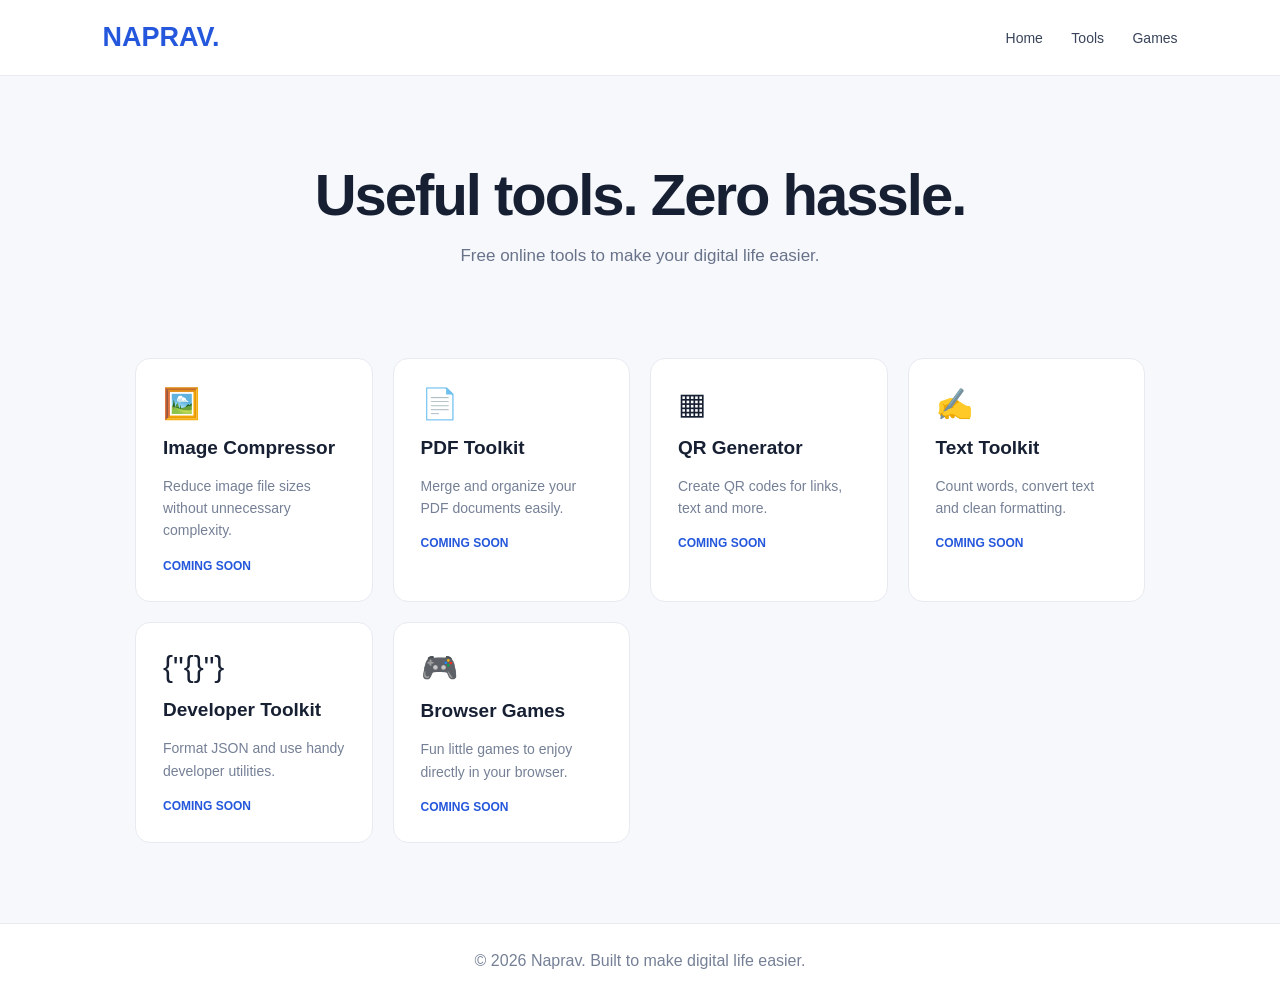
==== public/index.html @ 5b3dd261 "Create index.html Add initial Naprav homepage" ====
<!DOCTYPE html>
<html lang="en">
<head>
  <meta charset="UTF-8">
  <meta name="viewport" content="width=device-width, initial-scale=1.0">
  <meta name="description" content="Naprav brings you free online tools for images, PDFs, text and developers.">
  <title>Naprav – Free Online Tools</title>
  <style>
    * { box-sizing: border-box; }
    body {
      margin: 0;
      font-family: Arial, sans-serif;
      background: #f7f8fc;
      color: #172033;
    }
    header {
      padding: 22px 8%;
      display: flex;
      justify-content: space-between;
      align-items: center;
      background: white;
      border-bottom: 1px solid #e8eaf0;
    }
    .logo { font-size: 27px; font-weight: 800; color: #2457db; }
    nav a {
      margin-left: 24px;
      text-decoration: none;
      color: #39445a;
      font-size: 14px;
    }
    .hero {
      text-align: center;
      padding: 85px 20px 55px;
    }
    .hero h1 {
      font-size: clamp(36px, 6vw, 58px);
      margin: 0 0 18px;
      letter-spacing: -2px;
    }
    .hero p { color: #68738a; font-size: 17px; }
    .tools {
      max-width: 1050px;
      margin: 20px auto 80px;
      padding: 0 20px;
      display: grid;
      grid-template-columns: repeat(auto-fit, minmax(220px, 1fr));
      gap: 20px;
    }
    .tool {
      background: white;
      padding: 27px;
      border: 1px solid #e7eaf1;
      border-radius: 15px;
    }
    .tool .icon { font-size: 30px; }
    .tool h2 { font-size: 19px; }
    .tool p { color: #758096; font-size: 14px; line-height: 1.6; }
    .status { color: #2457db; font-size: 12px; font-weight: bold; }
    footer {
      padding: 28px;
      text-align: center;
      color: #758096;
      background: white;
      border-top: 1px solid #e8eaf0;
    }
    @media(max-width: 600px) {
      header { padding: 18px 5%; }
      nav a { margin-left: 12px; }
      .hero { padding-top: 60px; }
    }
  </style>
</head>
<body>
  <header>
    <div class="logo">NAPRAV.</div>
    <nav>
      <a href="/">Home</a>
      <a href="#tools">Tools</a>
      <a href="#games">Games</a>
    </nav>
  </header>

  <section class="hero">
    <h1>Useful tools. Zero hassle.</h1>
    <p>Free online tools to make your digital life easier.</p>
  </section>

  <main class="tools" id="tools">
    <article class="tool">
      <div class="icon">🖼️</div>
      <h2>Image Compressor</h2>
      <p>Reduce image file sizes without unnecessary complexity.</p>
      <span class="status">COMING SOON</span>
    </article>
    <article class="tool">
      <div class="icon">📄</div>
      <h2>PDF Toolkit</h2>
      <p>Merge and organize your PDF documents easily.</p>
      <span class="status">COMING SOON</span>
    </article>
    <article class="tool">
      <div class="icon">▦</div>
      <h2>QR Generator</h2>
      <p>Create QR codes for links, text and more.</p>
      <span class="status">COMING SOON</span>
    </article>
    <article class="tool">
      <div class="icon">✍️</div>
      <h2>Text Toolkit</h2>
      <p>Count words, convert text and clean formatting.</p>
      <span class="status">COMING SOON</span>
    </article>
    <article class="tool">
      <div class="icon">{"{}"}</div>
      <h2>Developer Toolkit</h2>
      <p>Format JSON and use handy developer utilities.</p>
      <span class="status">COMING SOON</span>
    </article>
    <article class="tool" id="games">
      <div class="icon">🎮</div>
      <h2>Browser Games</h2>
      <p>Fun little games to enjoy directly in your browser.</p>
      <span class="status">COMING SOON</span>
    </article>
  </main>

  <footer>© 2026 Naprav. Built to make digital life easier.</footer>
</body>
</html>
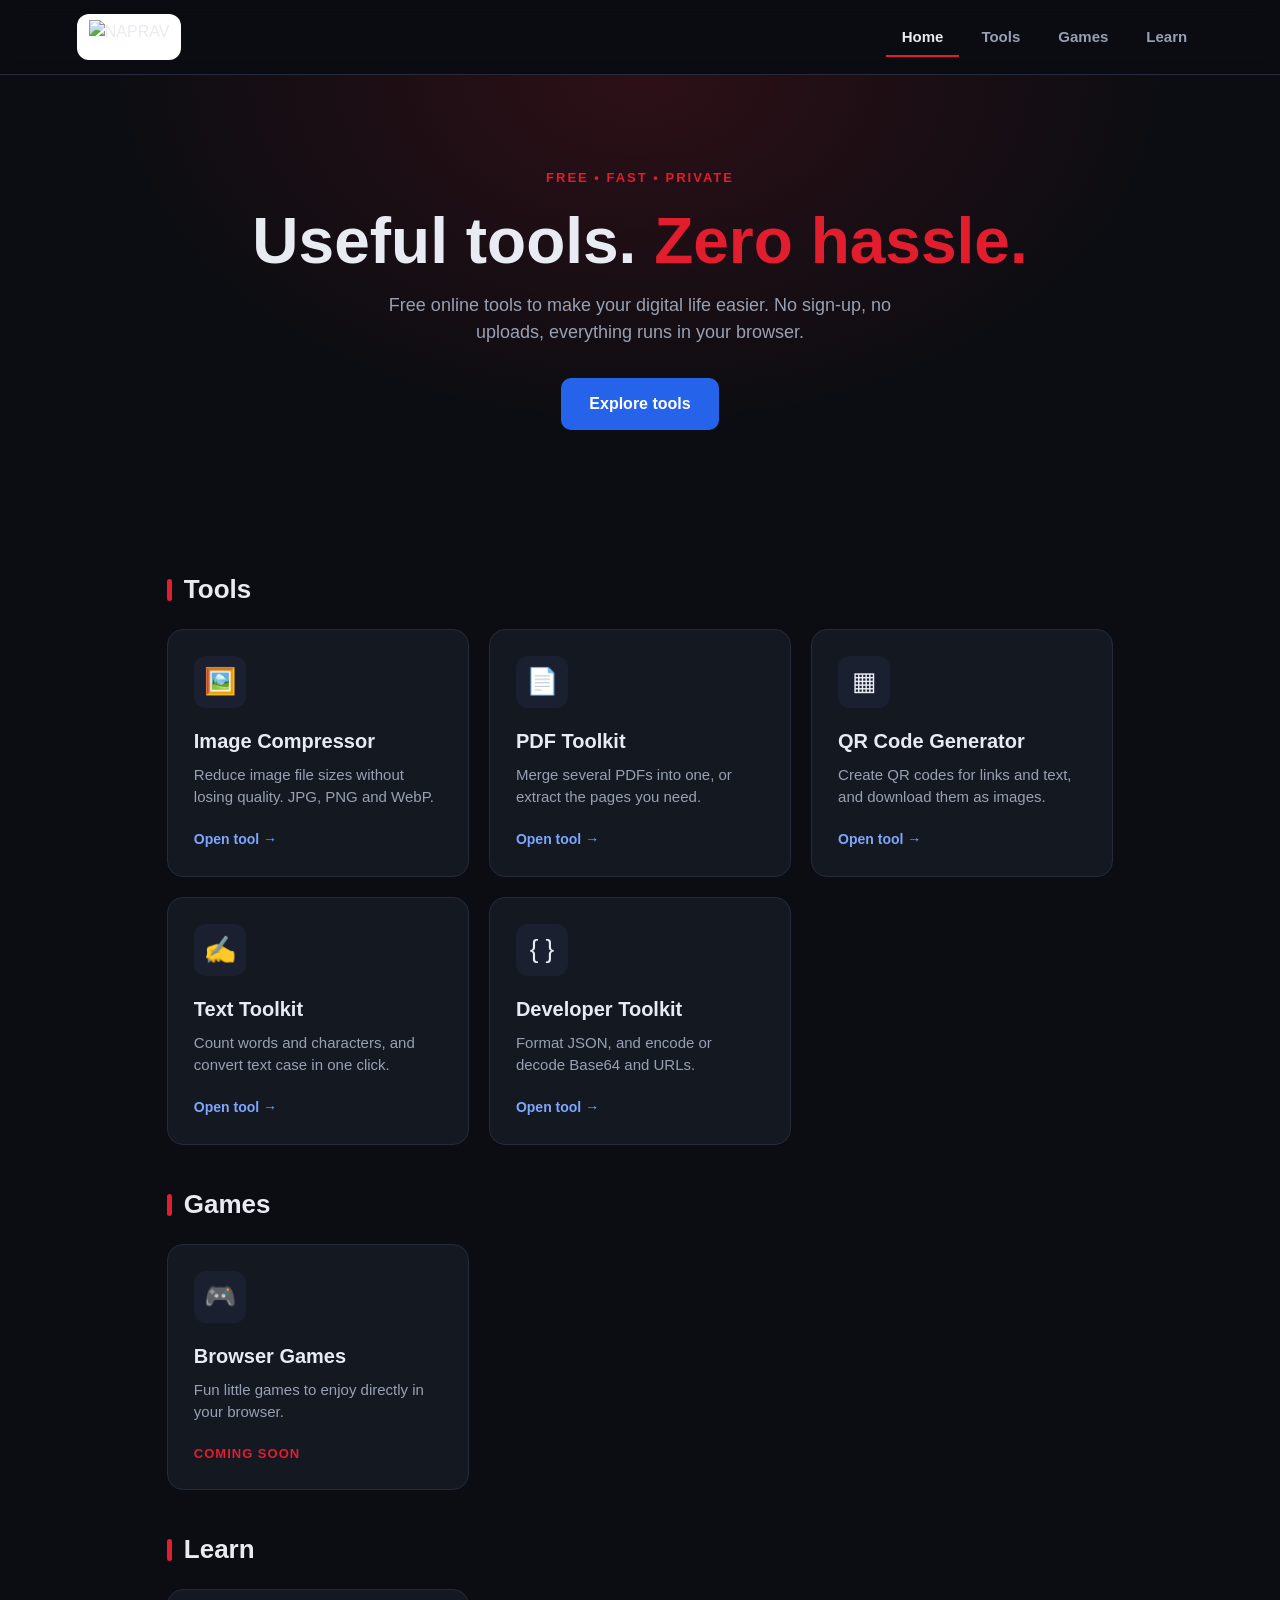
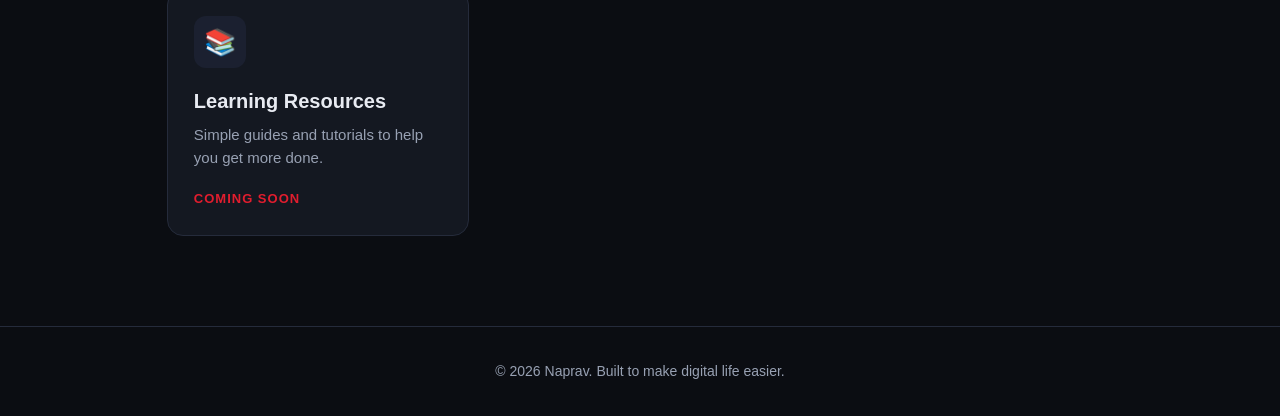
==== commit 538f617d: "New dark homepage" ====
--- a/public/index.html
+++ b/public/index.html
@@ -1,130 +1,238 @@
-
 <!DOCTYPE html>
 <html lang="en">
 <head>
-  <meta charset="UTF-8">
-  <meta name="viewport" content="width=device-width, initial-scale=1.0">
-  <meta name="description" content="Naprav brings you free online tools for images, PDFs, text and developers.">
-  <title>Naprav – Free Online Tools</title>
-  <style>
-    * { box-sizing: border-box; }
-    body {
-      margin: 0;
-      font-family: Arial, sans-serif;
-      background: #f7f8fc;
-      color: #172033;
-    }
-    header {
-      padding: 22px 8%;
-      display: flex;
-      justify-content: space-between;
-      align-items: center;
-      background: white;
-      border-bottom: 1px solid #e8eaf0;
-    }
-    .logo { font-size: 27px; font-weight: 800; color: #2457db; }
-    nav a {
-      margin-left: 24px;
-      text-decoration: none;
-      color: #39445a;
-      font-size: 14px;
-    }
-    .hero {
-      text-align: center;
-      padding: 85px 20px 55px;
-    }
-    .hero h1 {
-      font-size: clamp(36px, 6vw, 58px);
-      margin: 0 0 18px;
-      letter-spacing: -2px;
-    }
-    .hero p { color: #68738a; font-size: 17px; }
-    .tools {
-      max-width: 1050px;
-      margin: 20px auto 80px;
-      padding: 0 20px;
-      display: grid;
-      grid-template-columns: repeat(auto-fit, minmax(220px, 1fr));
-      gap: 20px;
-    }
-    .tool {
-      background: white;
-      padding: 27px;
-      border: 1px solid #e7eaf1;
-      border-radius: 15px;
-    }
-    .tool .icon { font-size: 30px; }
-    .tool h2 { font-size: 19px; }
-    .tool p { color: #758096; font-size: 14px; line-height: 1.6; }
-    .status { color: #2457db; font-size: 12px; font-weight: bold; }
-    footer {
-      padding: 28px;
-      text-align: center;
-      color: #758096;
-      background: white;
-      border-top: 1px solid #e8eaf0;
-    }
-    @media(max-width: 600px) {
-      header { padding: 18px 5%; }
-      nav a { margin-left: 12px; }
-      .hero { padding-top: 60px; }
-    }
-  </style>
+<meta charset="UTF-8">
+<meta name="viewport" content="width=device-width, initial-scale=1.0">
+<meta name="description" content="NAPRAV offers free online tools, browser games and learning resources. Useful tools. Zero hassle.">
+<meta name="theme-color" content="#0b0d12">
+<title>NAPRAV - Useful tools. Zero hassle.</title>
+<style>
+:root {
+  --bg: #0b0d12;
+  --surface: #141821;
+  --surface-2: #1b2030;
+  --border: #252b3b;
+  --text: #e8ebf2;
+  --muted: #98a1b3;
+  --red: #e11d2e;
+  --blue: #2563eb;
+  --blue-hover: #3b74f0;
+}
+* { box-sizing: border-box; }
+html { scroll-behavior: smooth; }
+body {
+  margin: 0;
+  font-family: Arial, Helvetica, sans-serif;
+  background: var(--bg);
+  color: var(--text);
+  line-height: 1.5;
+}
+a { color: inherit; text-decoration: none; }
+
+.site-header {
+  position: sticky;
+  top: 0;
+  z-index: 10;
+  display: flex;
+  align-items: center;
+  justify-content: space-between;
+  gap: 20px;
+  padding: 14px 6%;
+  background: rgba(11, 13, 18, 0.92);
+  backdrop-filter: blur(8px);
+  border-bottom: 1px solid var(--border);
+}
+.brand { display: flex; align-items: center; }
+.badge {
+  background: #ffffff;
+  border-radius: 12px;
+  padding: 6px 12px;
+  display: flex;
+  align-items: center;
+}
+.badge img { height: 34px; width: auto; display: block; }
+nav { display: flex; gap: 6px; flex-wrap: wrap; }
+nav a {
+  padding: 9px 16px;
+  border-radius: 8px;
+  color: var(--muted);
+  font-weight: bold;
+  font-size: 15px;
+  transition: background 0.15s, color 0.15s;
+}
+nav a:hover { background: var(--surface-2); color: var(--text); }
+nav a.active { color: var(--text); box-shadow: inset 0 -2px 0 var(--red); border-radius: 0; }
+
+.hero {
+  text-align: center;
+  padding: 90px 6% 70px;
+  background: radial-gradient(ellipse at top, rgba(225, 29, 46, 0.16), transparent 60%);
+}
+.hero .tag {
+  display: inline-block;
+  color: var(--red);
+  font-size: 13px;
+  font-weight: bold;
+  letter-spacing: 2px;
+  text-transform: uppercase;
+  margin-bottom: 18px;
+}
+.hero h1 {
+  font-size: clamp(34px, 6vw, 64px);
+  margin: 0 0 16px;
+  line-height: 1.1;
+}
+.hero h1 span { color: var(--red); }
+.hero p {
+  color: var(--muted);
+  font-size: 18px;
+  max-width: 560px;
+  margin: 0 auto 32px;
+}
+.btn {
+  display: inline-block;
+  background: var(--blue);
+  color: #fff;
+  padding: 14px 28px;
+  border-radius: 10px;
+  font-weight: bold;
+  transition: background 0.15s;
+}
+.btn:hover { background: var(--blue-hover); }
+
+.wrap { max-width: 1100px; margin: 0 auto; padding: 30px 6% 20px; }
+.wrap h2 { font-size: 26px; margin: 40px 0 20px; }
+.wrap h2::before {
+  content: "";
+  display: inline-block;
+  width: 5px;
+  height: 22px;
+  background: var(--red);
+  border-radius: 3px;
+  margin-right: 12px;
+  vertical-align: -3px;
+}
+.grid {
+  display: grid;
+  grid-template-columns: repeat(auto-fill, minmax(240px, 1fr));
+  gap: 20px;
+}
+.card {
+  display: flex;
+  flex-direction: column;
+  background: var(--surface);
+  border: 1px solid var(--border);
+  border-radius: 16px;
+  padding: 26px;
+  transition: transform 0.15s, border-color 0.15s;
+}
+.card:hover { transform: translateY(-4px); border-color: var(--red); }
+.card .icon {
+  width: 52px;
+  height: 52px;
+  display: flex;
+  align-items: center;
+  justify-content: center;
+  background: var(--surface-2);
+  border-radius: 12px;
+  font-size: 26px;
+  margin-bottom: 18px;
+}
+.card h3 { margin: 0 0 8px; font-size: 20px; }
+.card p { margin: 0 0 20px; color: var(--muted); font-size: 15px; flex: 1; }
+.card .open { color: #7da6ff; font-weight: bold; font-size: 14px; }
+.card .soon { color: var(--red); font-weight: bold; font-size: 13px; letter-spacing: 1px; text-transform: uppercase; }
+
+footer {
+  margin-top: 70px;
+  text-align: center;
+  padding: 34px 6%;
+  color: var(--muted);
+  font-size: 14px;
+  border-top: 1px solid var(--border);
+}
+
+@media (max-width: 640px) {
+  .site-header { flex-direction: column; align-items: flex-start; }
+  .hero { padding: 60px 6% 50px; }
+}
+</style>
 </head>
 <body>
-  <header>
-    <div class="logo">NAPRAV.</div>
-    <nav>
-      <a href="/">Home</a>
-      <a href="#tools">Tools</a>
-      <a href="#games">Games</a>
-    </nav>
-  </header>
-
-  <section class="hero">
-    <h1>Useful tools. Zero hassle.</h1>
-    <p>Free online tools to make your digital life easier.</p>
-  </section>
-
-  <main class="tools" id="tools">
-    <article class="tool">
+<header class="site-header">
+  <a class="brand" href="/" aria-label="NAPRAV home">
+    <span class="badge"><img src="/logo.png" alt="NAPRAV"></span>
+  </a>
+  <nav>
+    <a class="active" href="/">Home</a>
+    <a href="/#tools">Tools</a>
+    <a href="/games/">Games</a>
+    <a href="/learn/">Learn</a>
+  </nav>
+</header>
+
+<section class="hero">
+  <span class="tag">Free &bull; Fast &bull; Private</span>
+  <h1>Useful tools. <span>Zero hassle.</span></h1>
+  <p>Free online tools to make your digital life easier. No sign-up, no uploads, everything runs in your browser.</p>
+  <a class="btn" href="#tools">Explore tools</a>
+</section>
+<main class="wrap" id="tools">
+  <h2>Tools</h2>
+  <div class="grid">
+    <a class="card" href="/tools/image-compressor/">
       <div class="icon">🖼️</div>
-      <h2>Image Compressor</h2>
-      <p>Reduce image file sizes without unnecessary complexity.</p>
-      <span class="status">COMING SOON</span>
-    </article>
-    <article class="tool">
+      <h3>Image Compressor</h3>
+      <p>Reduce image file sizes without losing quality. JPG, PNG and WebP.</p>
+      <span class="open">Open tool &rarr;</span>
+    </a>
+    <a class="card" href="/tools/pdf-toolkit/">
       <div class="icon">📄</div>
-      <h2>PDF Toolkit</h2>
-      <p>Merge and organize your PDF documents easily.</p>
-      <span class="status">COMING SOON</span>
-    </article>
-    <article class="tool">
+      <h3>PDF Toolkit</h3>
+      <p>Merge several PDFs into one, or extract the pages you need.</p>
+      <span class="open">Open tool &rarr;</span>
+    </a>
+    <a class="card" href="/tools/qr-code-generator/">
       <div class="icon">▦</div>
-      <h2>QR Generator</h2>
-      <p>Create QR codes for links, text and more.</p>
-      <span class="status">COMING SOON</span>
-    </article>
-    <article class="tool">
+      <h3>QR Code Generator</h3>
+      <p>Create QR codes for links and text, and download them as images.</p>
+      <span class="open">Open tool &rarr;</span>
+    </a>
+    <a class="card" href="/tools/text-toolkit/">
       <div class="icon">✍️</div>
-      <h2>Text Toolkit</h2>
-      <p>Count words, convert text and clean formatting.</p>
-      <span class="status">COMING SOON</span>
-    </article>
-    <article class="tool">
-      <div class="icon">{"{}"}</div>
-      <h2>Developer Toolkit</h2>
-      <p>Format JSON and use handy developer utilities.</p>
-      <span class="status">COMING SOON</span>
-    </article>
-    <article class="tool" id="games">
+      <h3>Text Toolkit</h3>
+      <p>Count words and characters, and convert text case in one click.</p>
+      <span class="open">Open tool &rarr;</span>
+    </a>
+    <a class="card" href="/tools/developer-toolkit/">
+      <div class="icon">{ }</div>
+      <h3>Developer Toolkit</h3>
+      <p>Format JSON, and encode or decode Base64 and URLs.</p>
+      <span class="open">Open tool &rarr;</span>
+    </a>
+  </div>
+
+  <h2>Games</h2>
+  <div class="grid">
+    <a class="card" href="/games/">
       <div class="icon">🎮</div>
-      <h2>Browser Games</h2>
+      <h3>Browser Games</h3>
       <p>Fun little games to enjoy directly in your browser.</p>
-      <span class="status">COMING SOON</span>
-    </article>
-  </main>
-
-  <footer>© 2026 Naprav. Built to make digital life easier.</footer>
+      <span class="soon">Coming soon</span>
+    </a>
+  </div>
+
+  <h2>Learn</h2>
+  <div class="grid">
+    <a class="card" href="/learn/">
+      <div class="icon">📚</div>
+      <h3>Learning Resources</h3>
+      <p>Simple guides and tutorials to help you get more done.</p>
+      <span class="soon">Coming soon</span>
+    </a>
+  </div>
+</main>
+
+<footer>© 2026 Naprav. Built to make digital life easier.</footer>
 </body>
 </html>
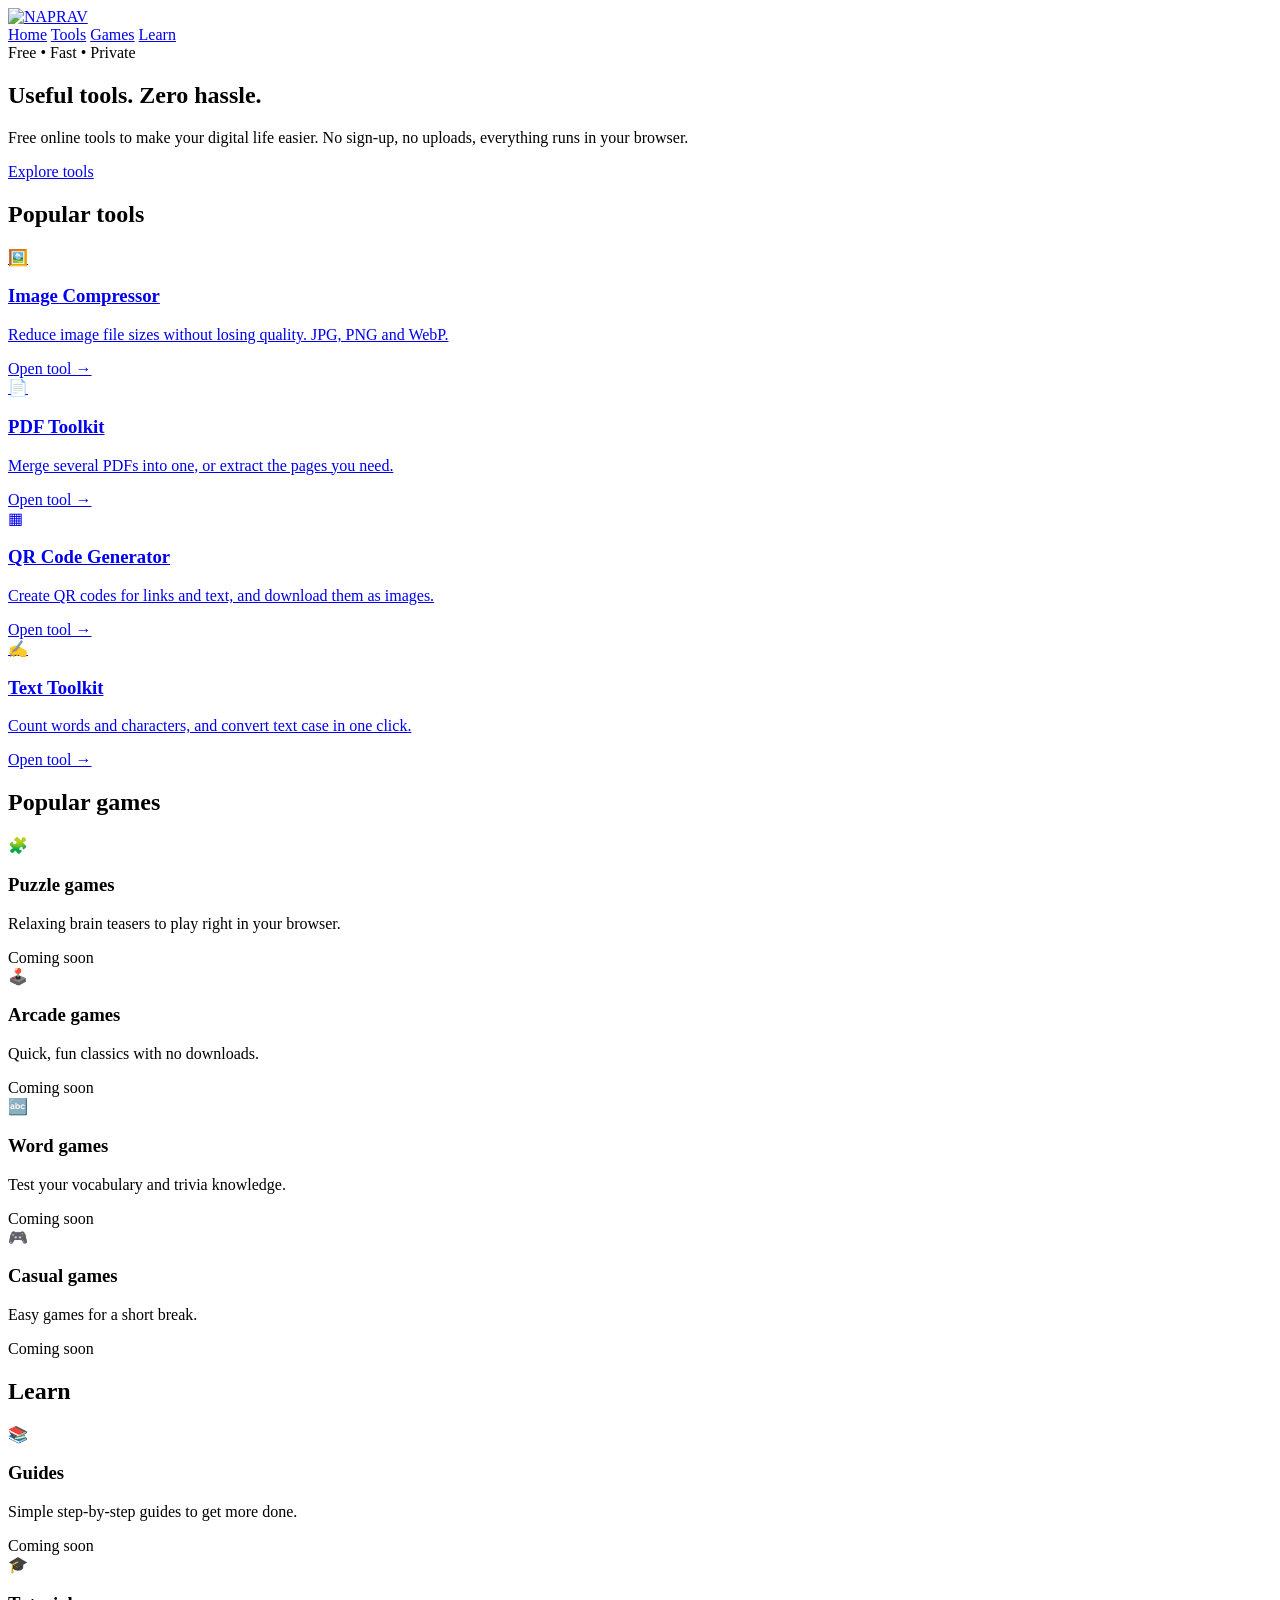
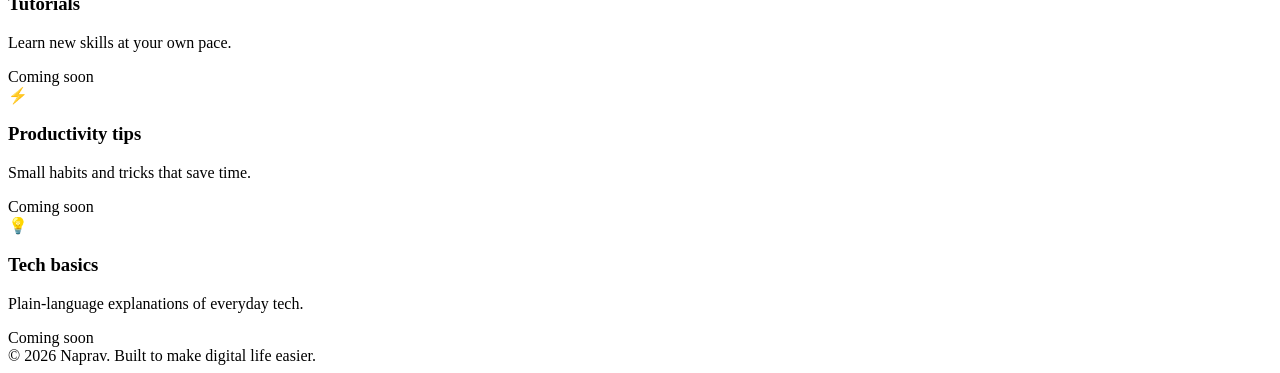
==== commit ab268a40: "Update index.html" ====
--- a/public/index.html
+++ b/public/index.html
@@ -6,157 +6,7 @@
 <meta name="description" content="NAPRAV offers free online tools, browser games and learning resources. Useful tools. Zero hassle.">
 <meta name="theme-color" content="#0b0d12">
 <title>NAPRAV - Useful tools. Zero hassle.</title>
-<style>
-:root {
-  --bg: #0b0d12;
-  --surface: #141821;
-  --surface-2: #1b2030;
-  --border: #252b3b;
-  --text: #e8ebf2;
-  --muted: #98a1b3;
-  --red: #e11d2e;
-  --blue: #2563eb;
-  --blue-hover: #3b74f0;
-}
-* { box-sizing: border-box; }
-html { scroll-behavior: smooth; }
-body {
-  margin: 0;
-  font-family: Arial, Helvetica, sans-serif;
-  background: var(--bg);
-  color: var(--text);
-  line-height: 1.5;
-}
-a { color: inherit; text-decoration: none; }
-
-.site-header {
-  position: sticky;
-  top: 0;
-  z-index: 10;
-  display: flex;
-  align-items: center;
-  justify-content: space-between;
-  gap: 20px;
-  padding: 14px 6%;
-  background: rgba(11, 13, 18, 0.92);
-  backdrop-filter: blur(8px);
-  border-bottom: 1px solid var(--border);
-}
-.brand { display: flex; align-items: center; }
-.badge {
-  background: #ffffff;
-  border-radius: 12px;
-  padding: 6px 12px;
-  display: flex;
-  align-items: center;
-}
-.badge img { height: 34px; width: auto; display: block; }
-nav { display: flex; gap: 6px; flex-wrap: wrap; }
-nav a {
-  padding: 9px 16px;
-  border-radius: 8px;
-  color: var(--muted);
-  font-weight: bold;
-  font-size: 15px;
-  transition: background 0.15s, color 0.15s;
-}
-nav a:hover { background: var(--surface-2); color: var(--text); }
-nav a.active { color: var(--text); box-shadow: inset 0 -2px 0 var(--red); border-radius: 0; }
-
-.hero {
-  text-align: center;
-  padding: 90px 6% 70px;
-  background: radial-gradient(ellipse at top, rgba(225, 29, 46, 0.16), transparent 60%);
-}
-.hero .tag {
-  display: inline-block;
-  color: var(--red);
-  font-size: 13px;
-  font-weight: bold;
-  letter-spacing: 2px;
-  text-transform: uppercase;
-  margin-bottom: 18px;
-}
-.hero h1 {
-  font-size: clamp(34px, 6vw, 64px);
-  margin: 0 0 16px;
-  line-height: 1.1;
-}
-.hero h1 span { color: var(--red); }
-.hero p {
-  color: var(--muted);
-  font-size: 18px;
-  max-width: 560px;
-  margin: 0 auto 32px;
-}
-.btn {
-  display: inline-block;
-  background: var(--blue);
-  color: #fff;
-  padding: 14px 28px;
-  border-radius: 10px;
-  font-weight: bold;
-  transition: background 0.15s;
-}
-.btn:hover { background: var(--blue-hover); }
-
-.wrap { max-width: 1100px; margin: 0 auto; padding: 30px 6% 20px; }
-.wrap h2 { font-size: 26px; margin: 40px 0 20px; }
-.wrap h2::before {
-  content: "";
-  display: inline-block;
-  width: 5px;
-  height: 22px;
-  background: var(--red);
-  border-radius: 3px;
-  margin-right: 12px;
-  vertical-align: -3px;
-}
-.grid {
-  display: grid;
-  grid-template-columns: repeat(auto-fill, minmax(240px, 1fr));
-  gap: 20px;
-}
-.card {
-  display: flex;
-  flex-direction: column;
-  background: var(--surface);
-  border: 1px solid var(--border);
-  border-radius: 16px;
-  padding: 26px;
-  transition: transform 0.15s, border-color 0.15s;
-}
-.card:hover { transform: translateY(-4px); border-color: var(--red); }
-.card .icon {
-  width: 52px;
-  height: 52px;
-  display: flex;
-  align-items: center;
-  justify-content: center;
-  background: var(--surface-2);
-  border-radius: 12px;
-  font-size: 26px;
-  margin-bottom: 18px;
-}
-.card h3 { margin: 0 0 8px; font-size: 20px; }
-.card p { margin: 0 0 20px; color: var(--muted); font-size: 15px; flex: 1; }
-.card .open { color: #7da6ff; font-weight: bold; font-size: 14px; }
-.card .soon { color: var(--red); font-weight: bold; font-size: 13px; letter-spacing: 1px; text-transform: uppercase; }
-
-footer {
-  margin-top: 70px;
-  text-align: center;
-  padding: 34px 6%;
-  color: var(--muted);
-  font-size: 14px;
-  border-top: 1px solid var(--border);
-}
-
-@media (max-width: 640px) {
-  .site-header { flex-direction: column; align-items: flex-start; }
-  .hero { padding: 60px 6% 50px; }
-}
-</style>
+<link rel="stylesheet" href="/style.css">
 </head>
 <body>
 <header class="site-header">
@@ -165,7 +15,7 @@
   </a>
   <nav>
     <a class="active" href="/">Home</a>
-    <a href="/#tools">Tools</a>
+    <a href="/tools/">Tools</a>
     <a href="/games/">Games</a>
     <a href="/learn/">Learn</a>
   </nav>
@@ -175,10 +25,11 @@
   <span class="tag">Free &bull; Fast &bull; Private</span>
   <h1>Useful tools. <span>Zero hassle.</span></h1>
   <p>Free online tools to make your digital life easier. No sign-up, no uploads, everything runs in your browser.</p>
-  <a class="btn" href="#tools">Explore tools</a>
+  <a class="btn" href="/tools/">Explore tools</a>
 </section>
-<main class="wrap" id="tools">
-  <h2>Tools</h2>
+
+<main class="wrap">
+  <h2>Popular tools</h2>
   <div class="grid">
     <a class="card" href="/tools/image-compressor/">
       <div class="icon">🖼️</div>
@@ -204,32 +55,62 @@
       <p>Count words and characters, and convert text case in one click.</p>
       <span class="open">Open tool &rarr;</span>
     </a>
-    <a class="card" href="/tools/developer-toolkit/">
-      <div class="icon">{ }</div>
-      <h3>Developer Toolkit</h3>
-      <p>Format JSON, and encode or decode Base64 and URLs.</p>
-      <span class="open">Open tool &rarr;</span>
-    </a>
   </div>
 
-  <h2>Games</h2>
+  <h2>Popular games</h2>
   <div class="grid">
-    <a class="card" href="/games/">
+    <div class="card">
+      <div class="icon">🧩</div>
+      <h3>Puzzle games</h3>
+      <p>Relaxing brain teasers to play right in your browser.</p>
+      <span class="soon">Coming soon</span>
+    </div>
+    <div class="card">
+      <div class="icon">🕹️</div>
+      <h3>Arcade games</h3>
+      <p>Quick, fun classics with no downloads.</p>
+      <span class="soon">Coming soon</span>
+    </div>
+    <div class="card">
+      <div class="icon">🔤</div>
+      <h3>Word games</h3>
+      <p>Test your vocabulary and trivia knowledge.</p>
+      <span class="soon">Coming soon</span>
+    </div>
+    <div class="card">
       <div class="icon">🎮</div>
-      <h3>Browser Games</h3>
-      <p>Fun little games to enjoy directly in your browser.</p>
+      <h3>Casual games</h3>
+      <p>Easy games for a short break.</p>
       <span class="soon">Coming soon</span>
-    </a>
+    </div>
   </div>
 
   <h2>Learn</h2>
   <div class="grid">
-    <a class="card" href="/learn/">
+    <div class="card">
       <div class="icon">📚</div>
-      <h3>Learning Resources</h3>
-      <p>Simple guides and tutorials to help you get more done.</p>
+      <h3>Guides</h3>
+      <p>Simple step-by-step guides to get more done.</p>
       <span class="soon">Coming soon</span>
-    </a>
+    </div>
+    <div class="card">
+      <div class="icon">🎓</div>
+      <h3>Tutorials</h3>
+      <p>Learn new skills at your own pace.</p>
+      <span class="soon">Coming soon</span>
+    </div>
+    <div class="card">
+      <div class="icon">⚡</div>
+      <h3>Productivity tips</h3>
+      <p>Small habits and tricks that save time.</p>
+      <span class="soon">Coming soon</span>
+    </div>
+    <div class="card">
+      <div class="icon">💡</div>
+      <h3>Tech basics</h3>
+      <p>Plain-language explanations of everyday tech.</p>
+      <span class="soon">Coming soon</span>
+    </div>
   </div>
 </main>
 
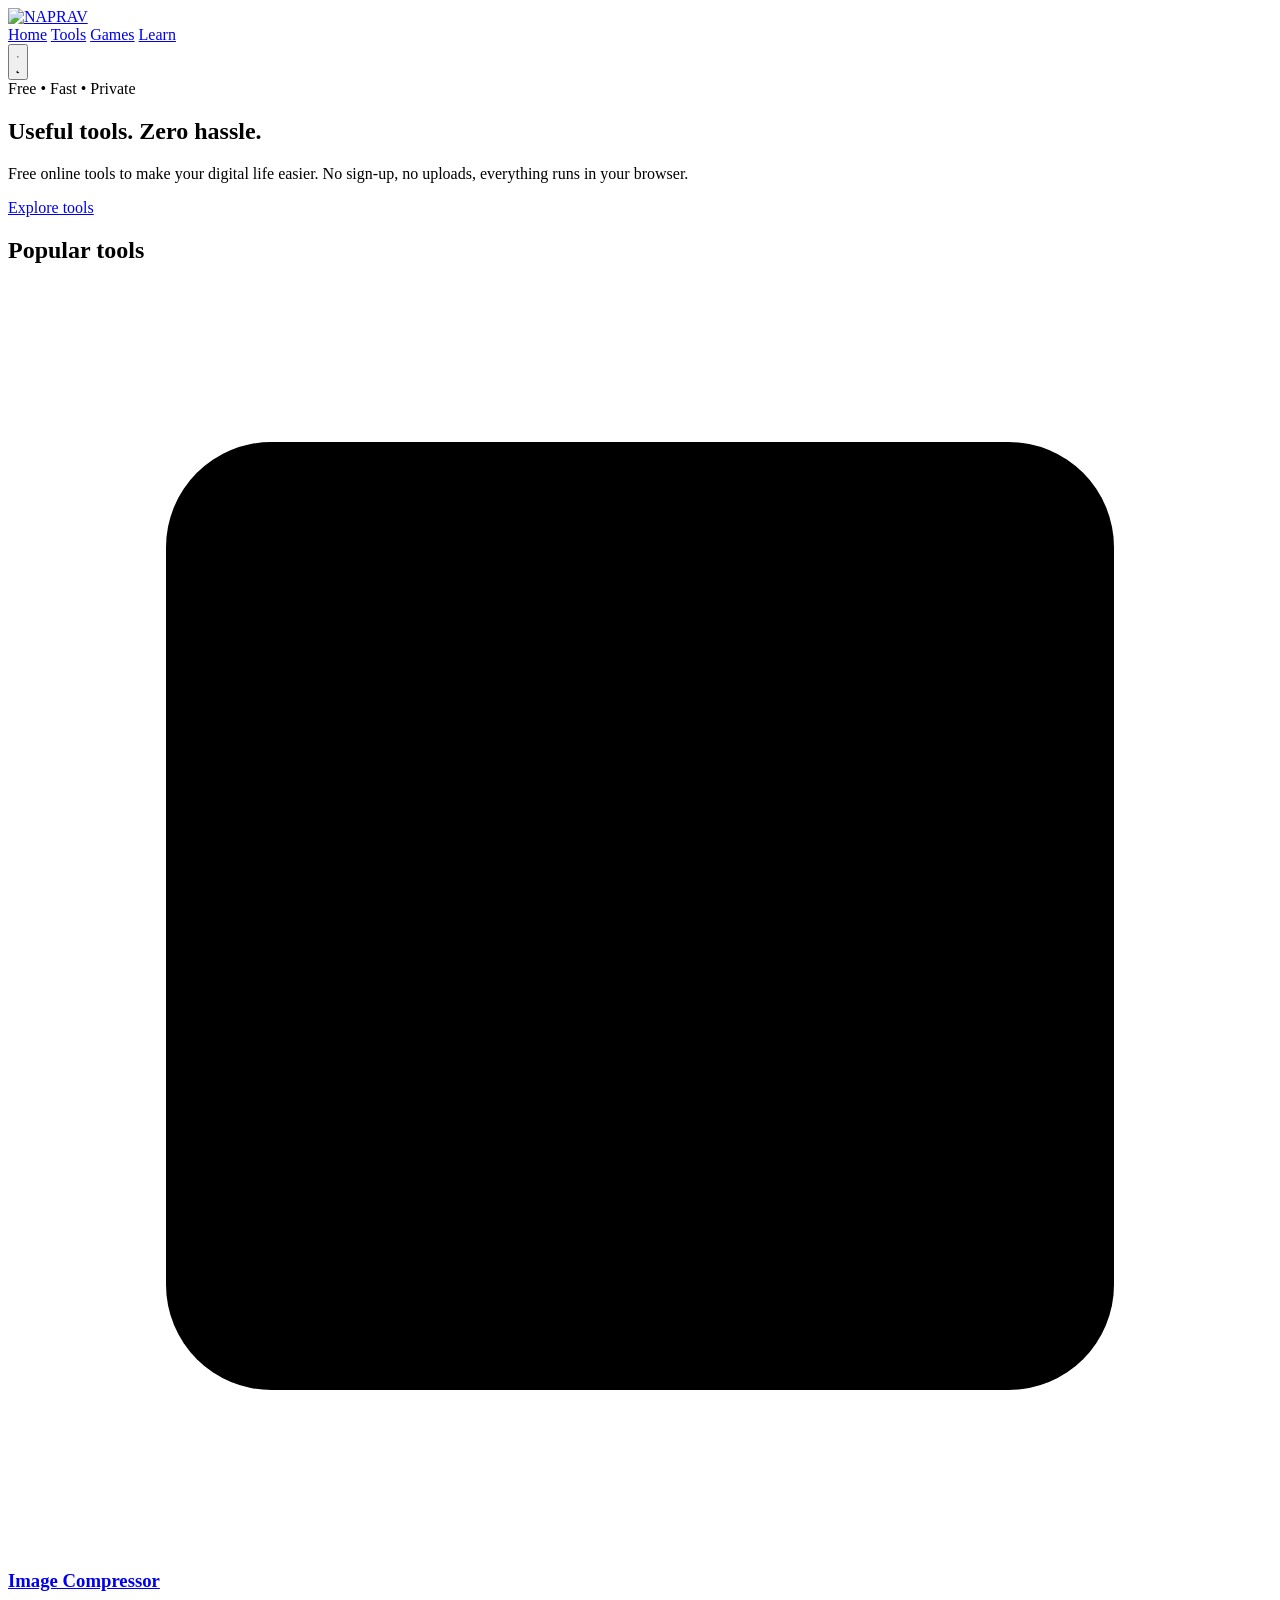
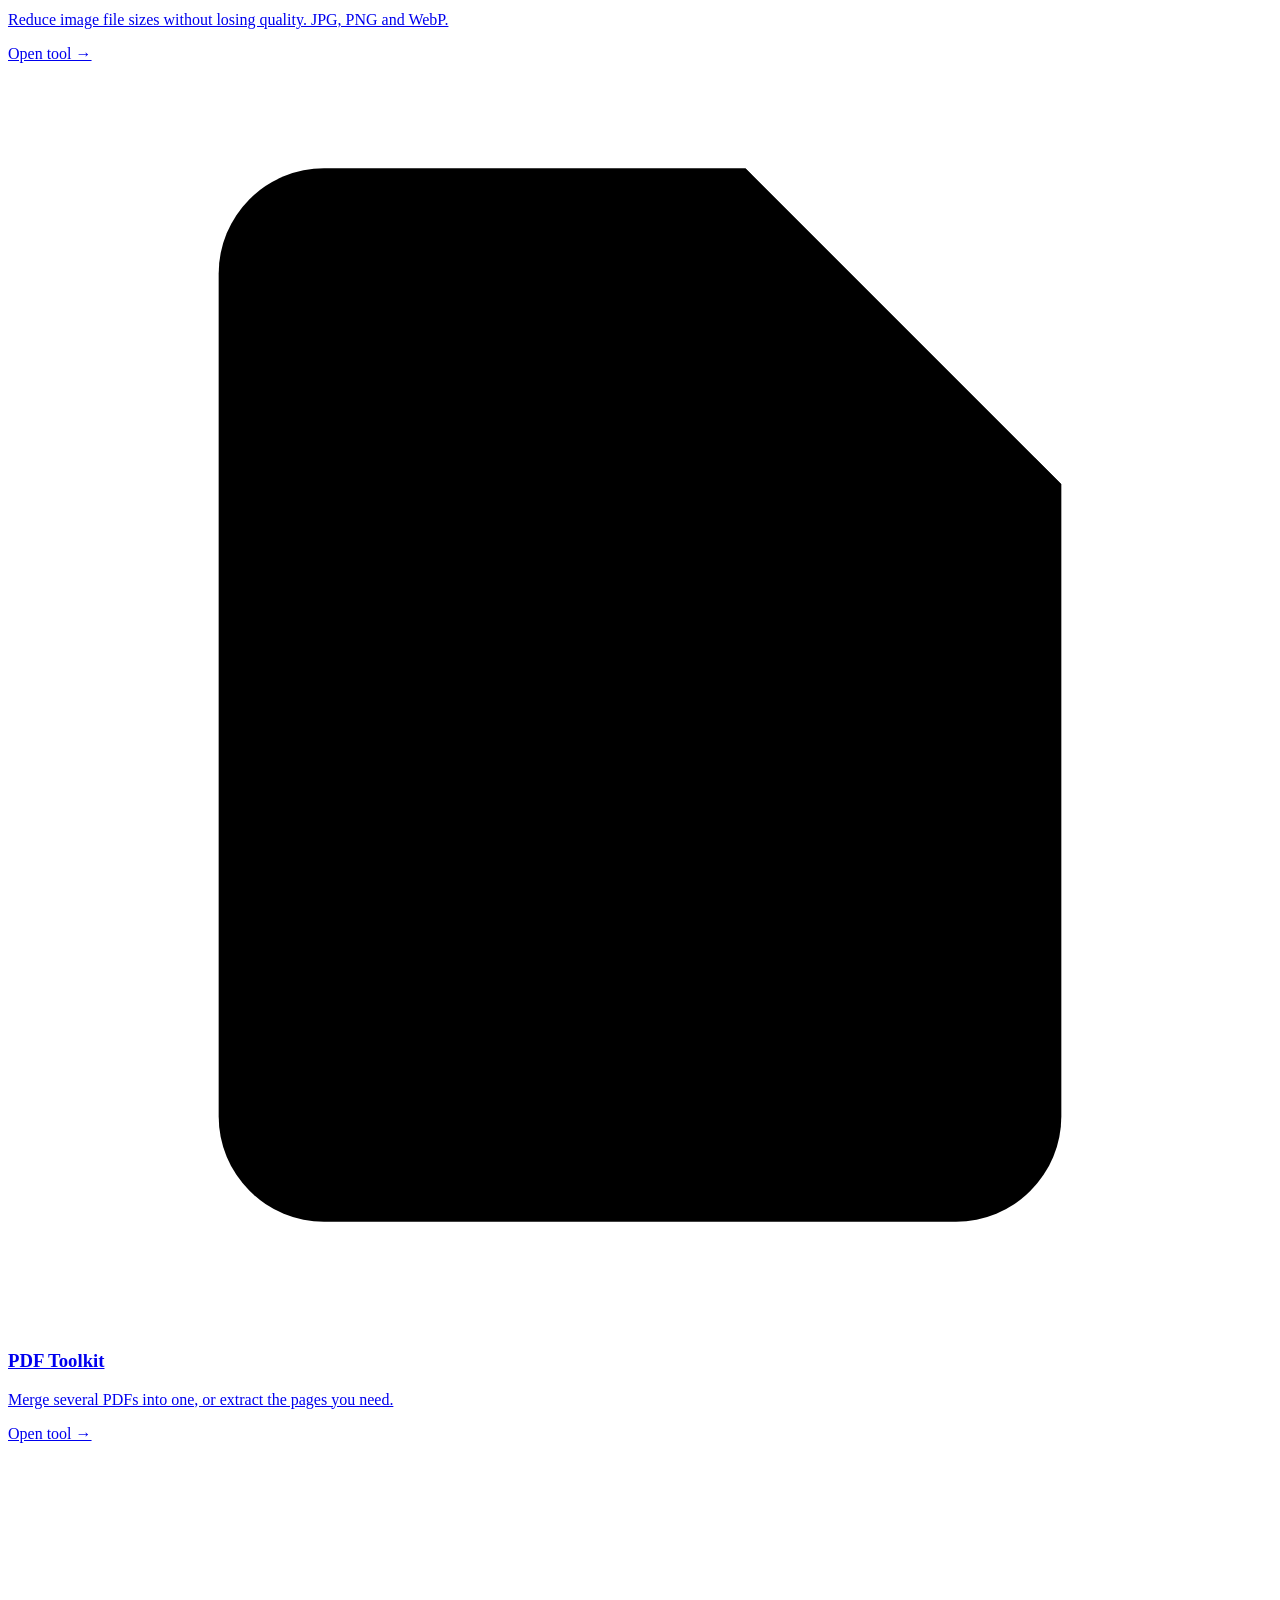
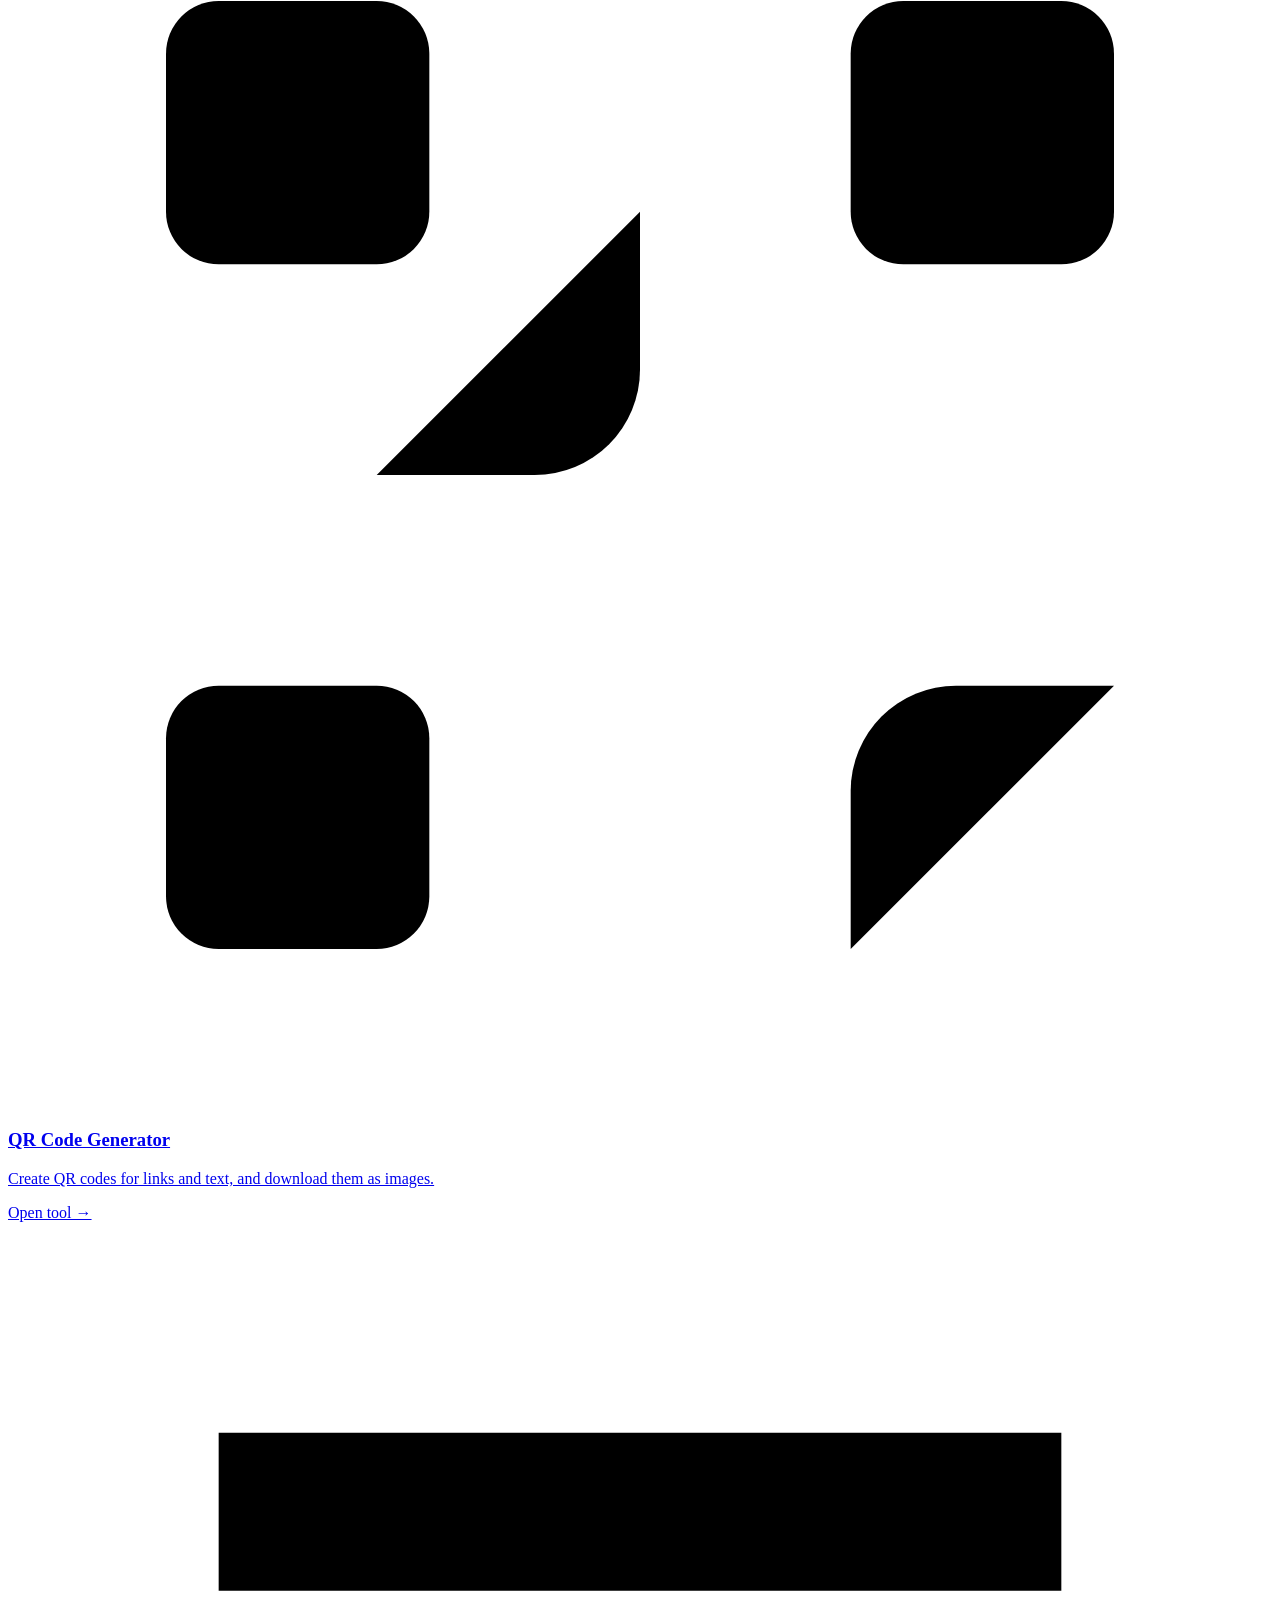
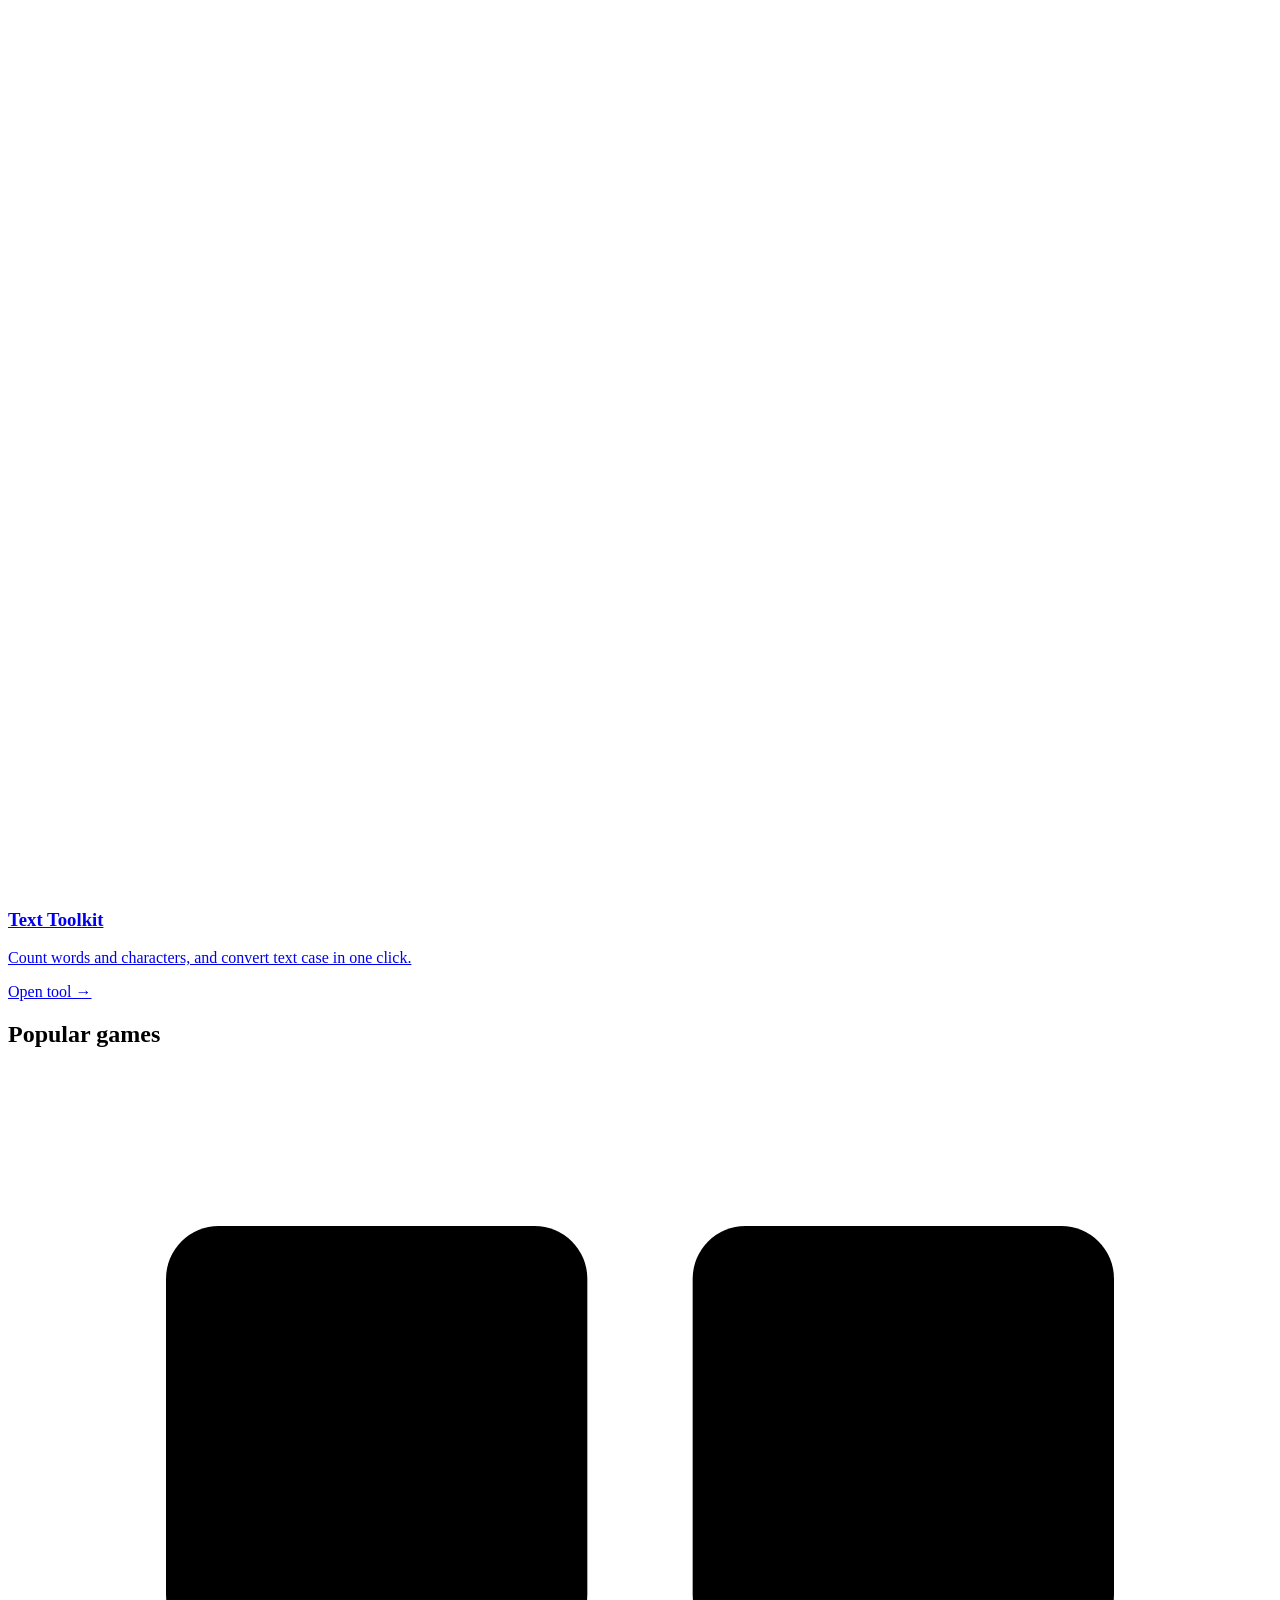
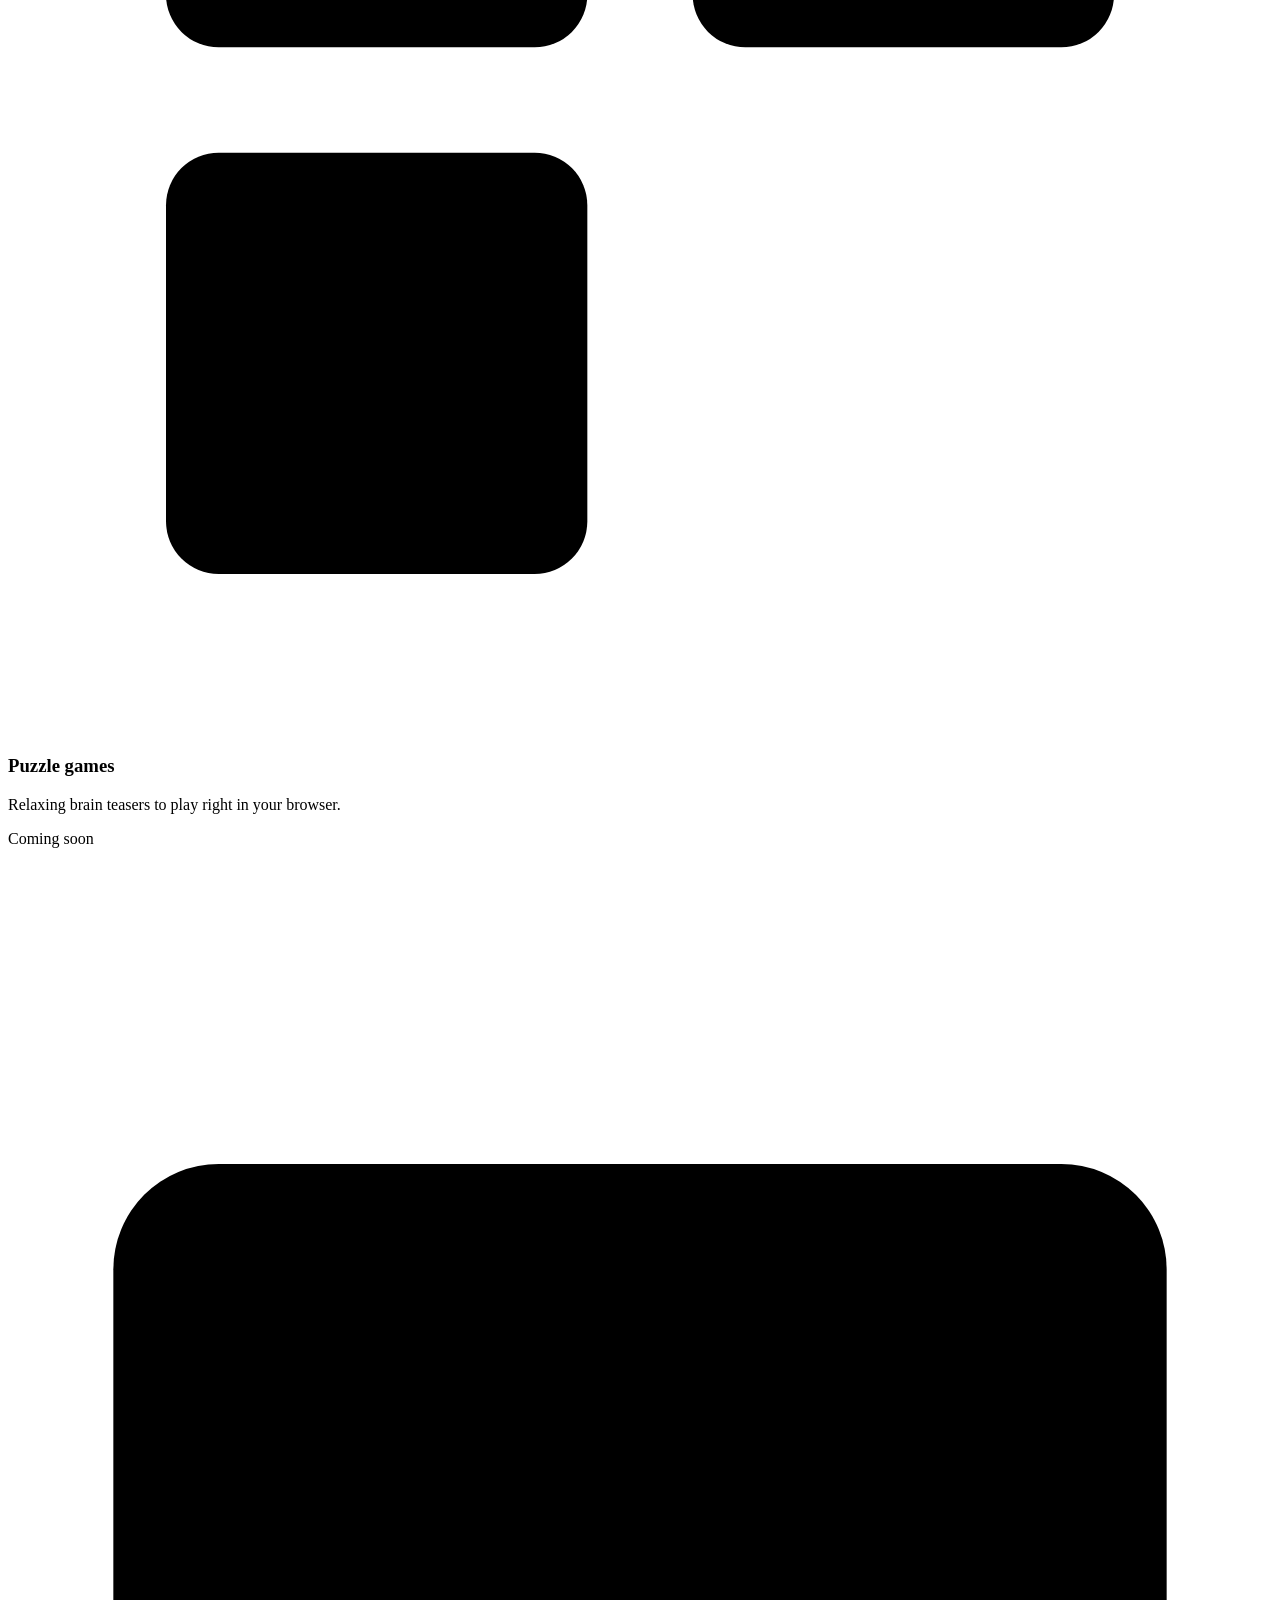
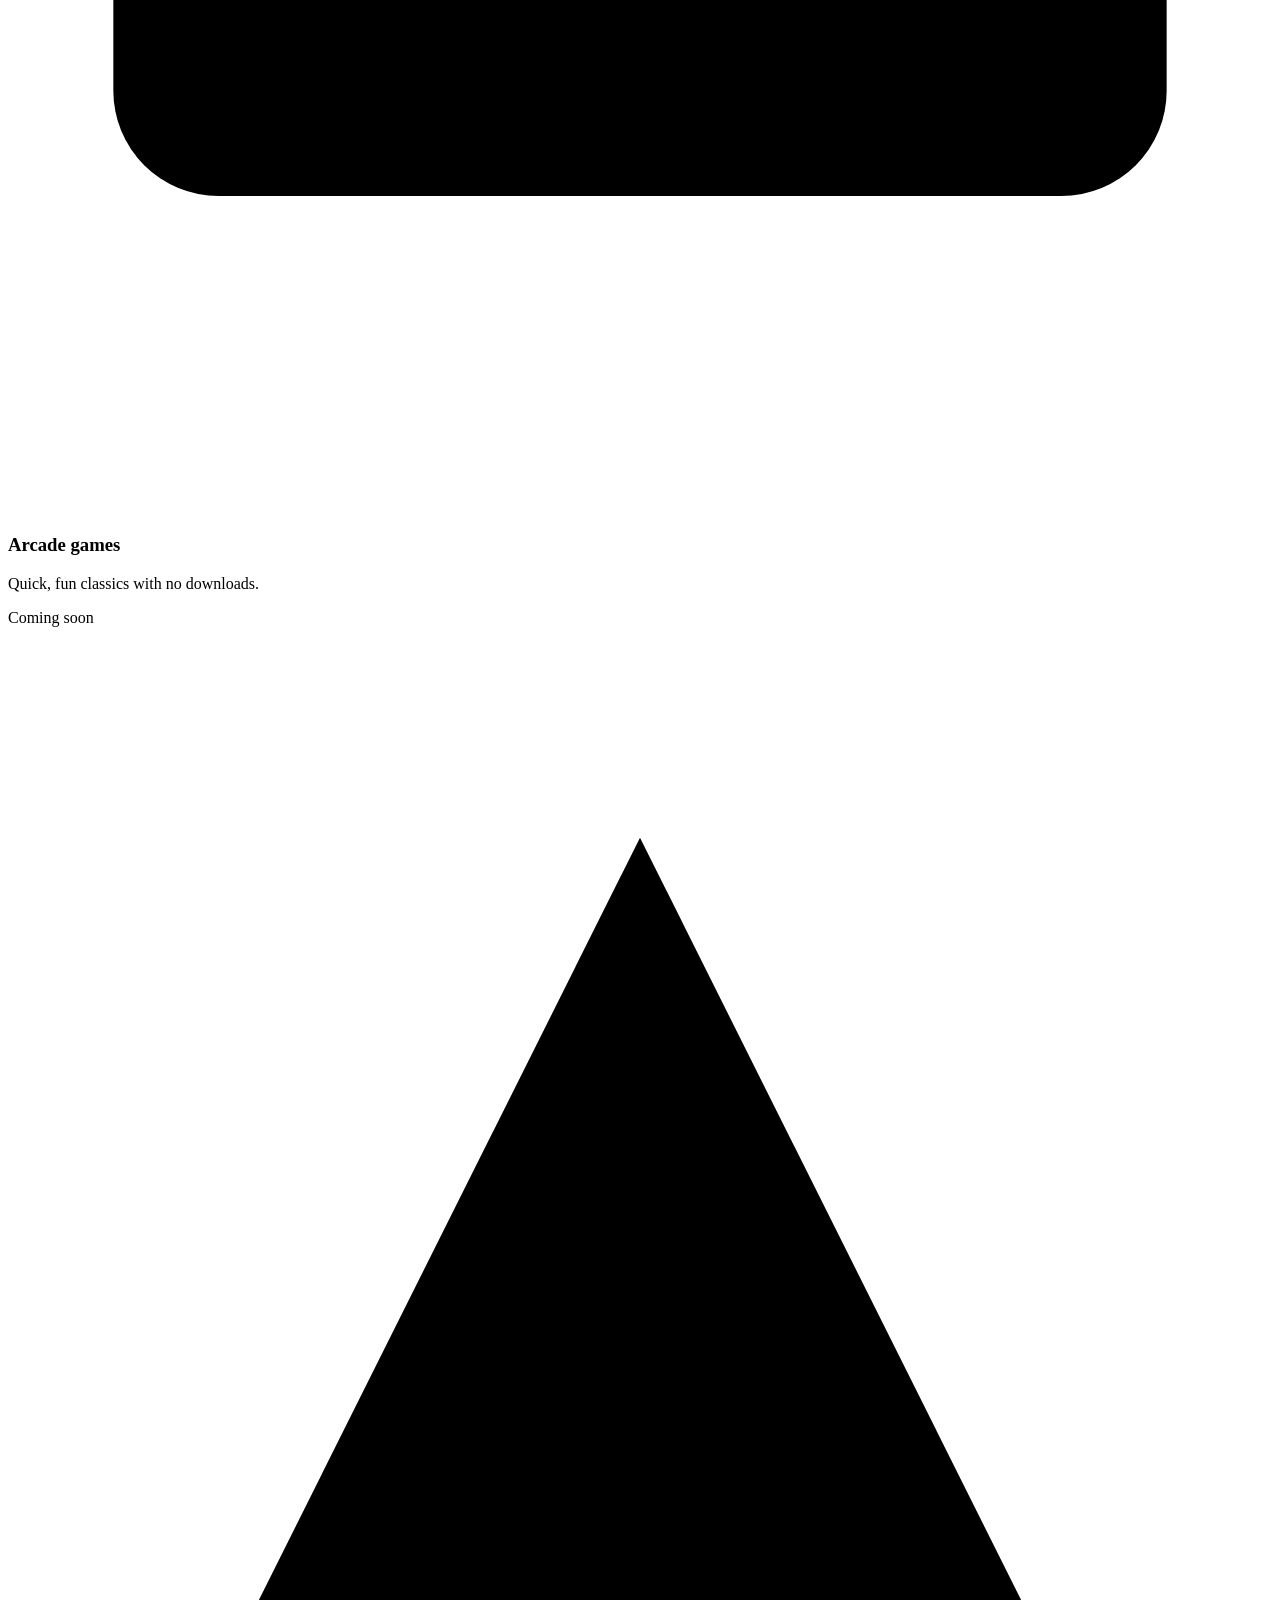
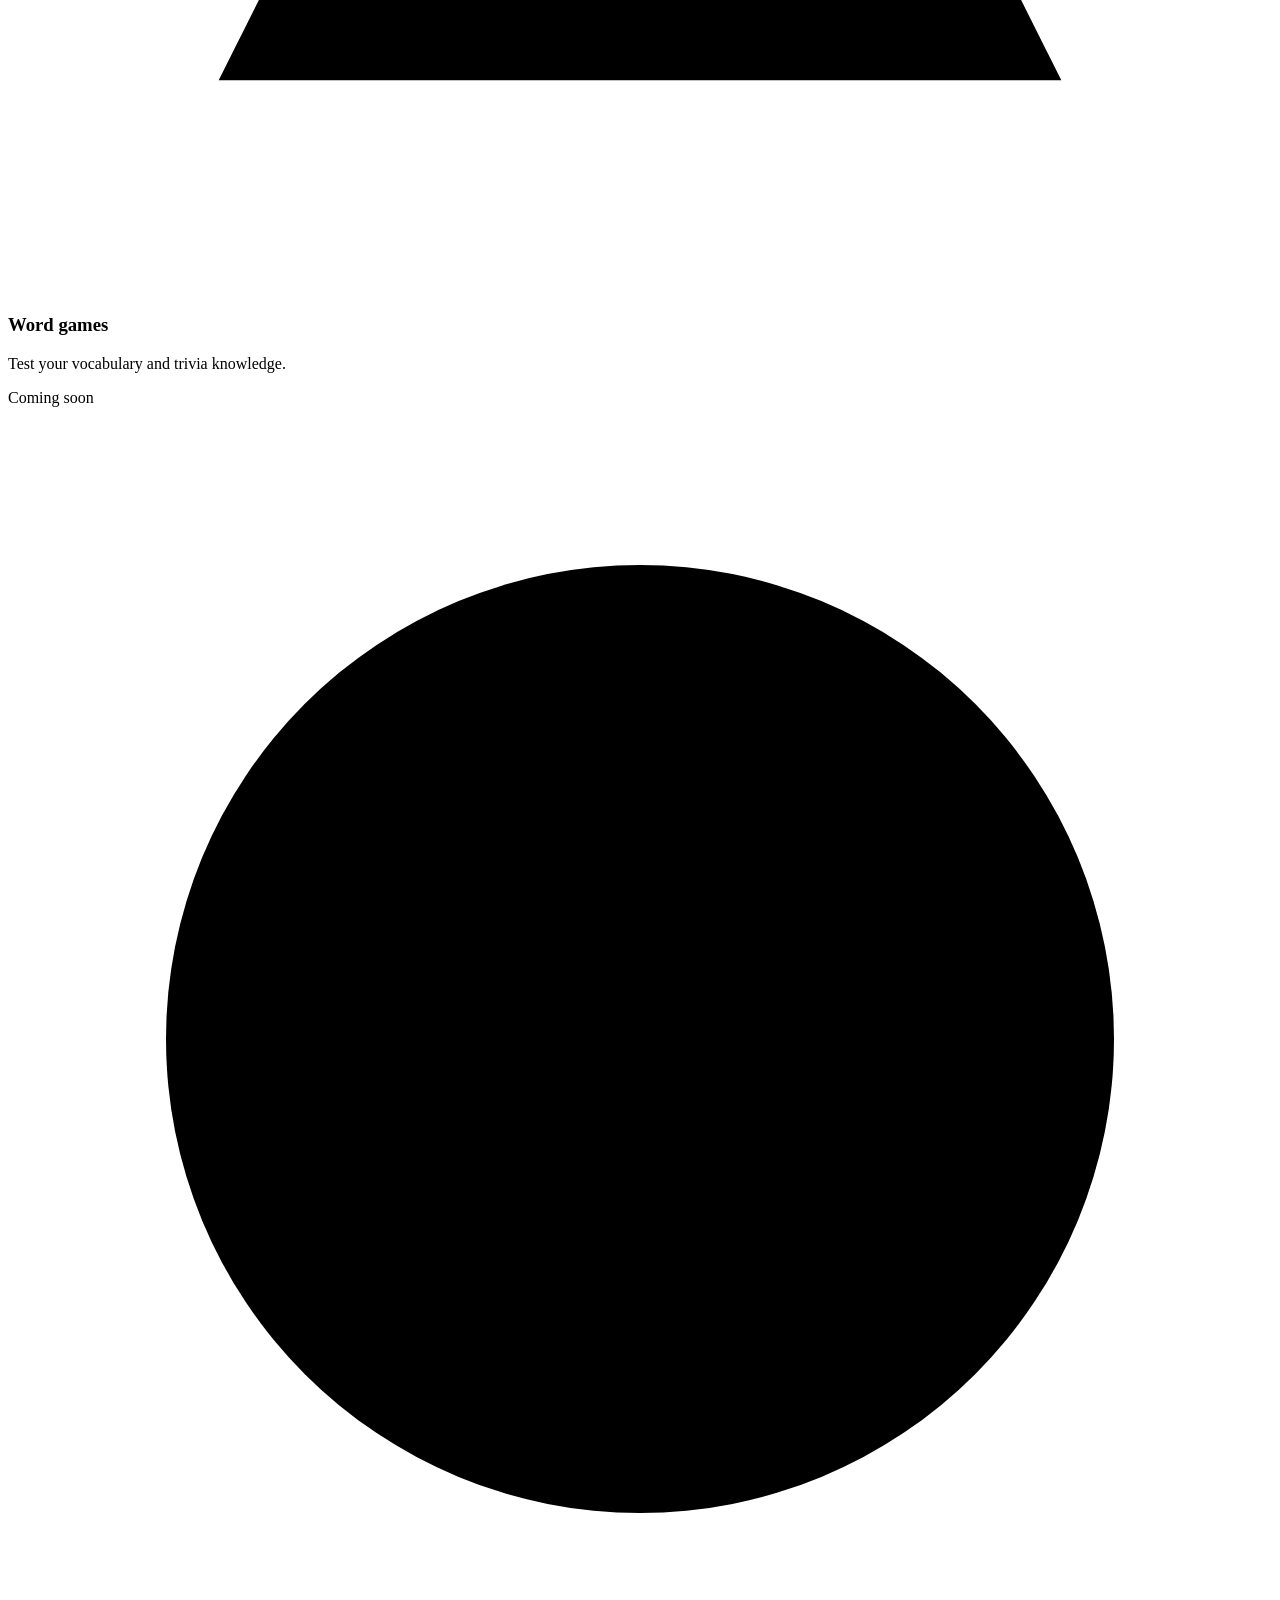
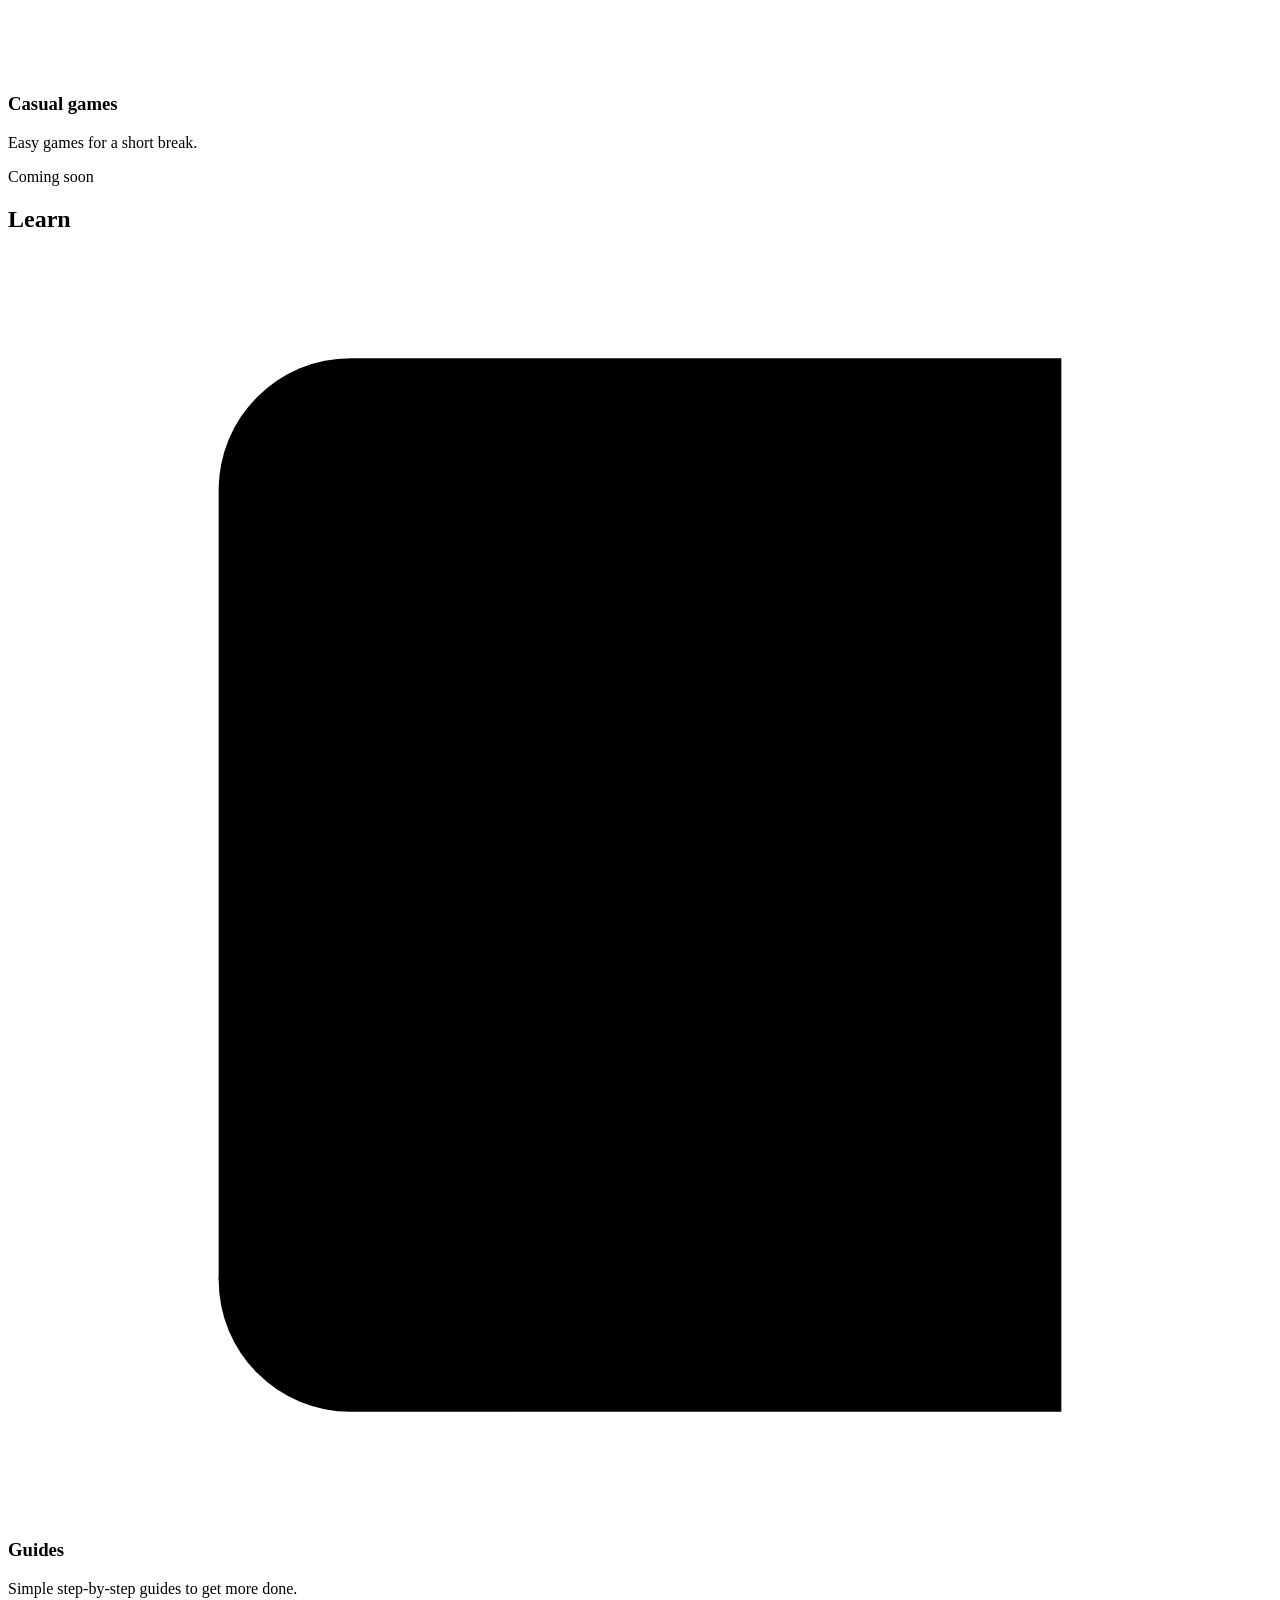
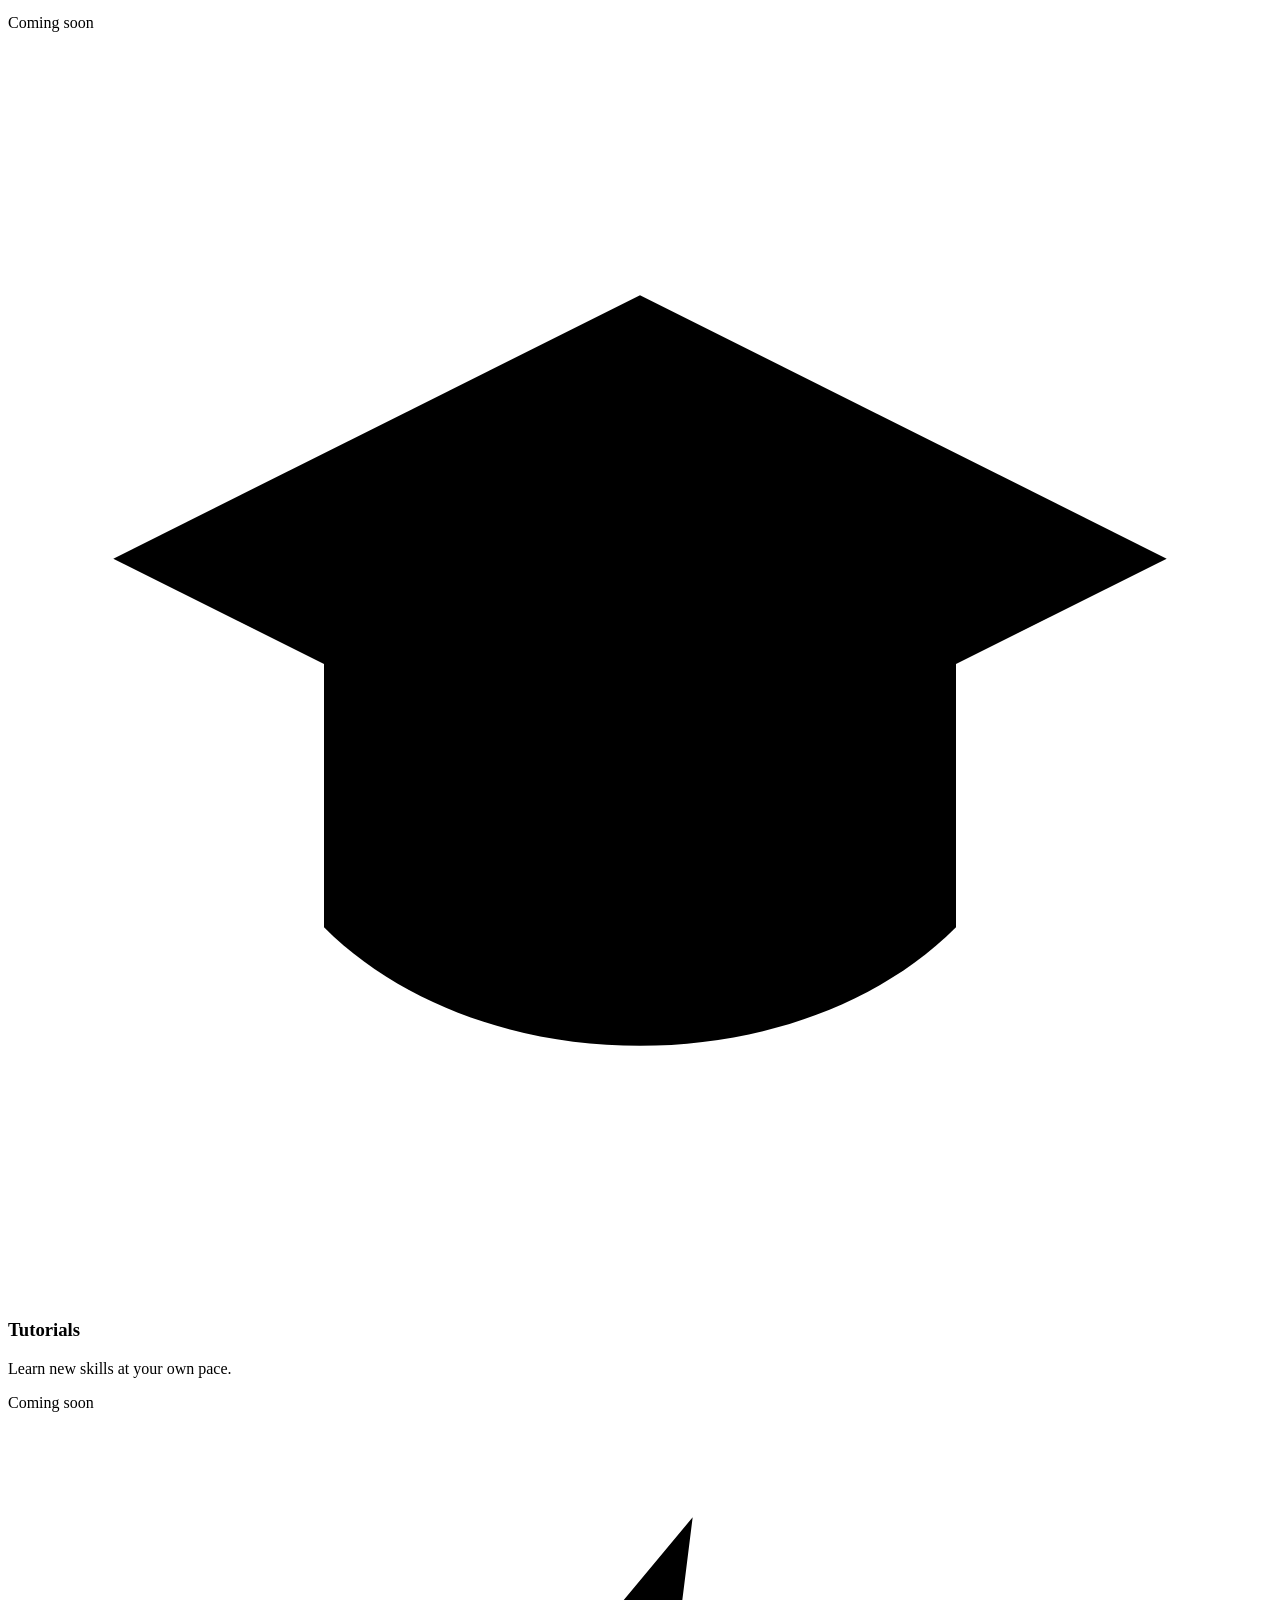
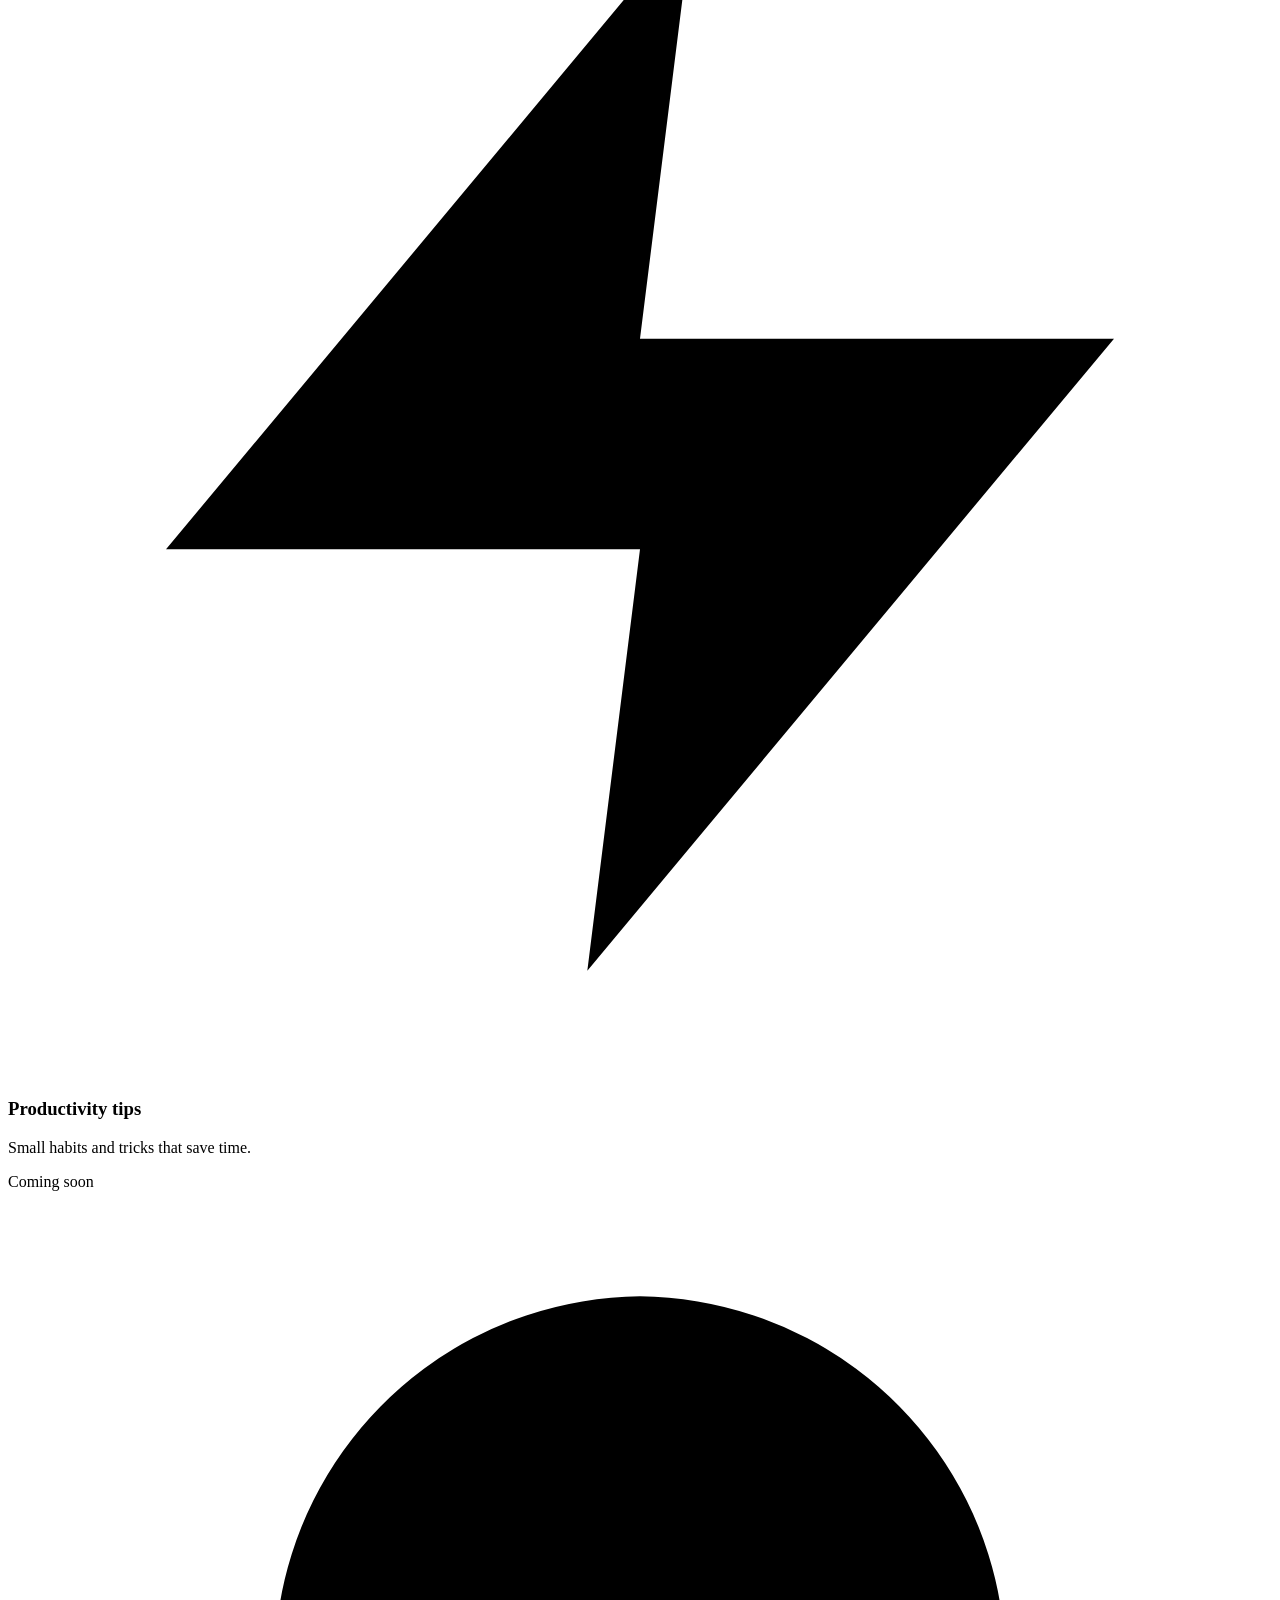
==== commit a65b1c32: "Update index.html" ====
--- a/public/index.html
+++ b/public/index.html
@@ -1,5 +1,5 @@
 <!DOCTYPE html>
-<html lang="en">
+<html lang="en" data-theme="dark">
 <head>
 <meta charset="UTF-8">
 <meta name="viewport" content="width=device-width, initial-scale=1.0">
@@ -7,6 +7,7 @@
 <meta name="theme-color" content="#0b0d12">
 <title>NAPRAV - Useful tools. Zero hassle.</title>
 <link rel="stylesheet" href="/style.css">
+<script src="/theme.js"></script>
 </head>
 <body>
 <header class="site-header">
@@ -19,6 +20,12 @@
     <a href="/games/">Games</a>
     <a href="/learn/">Learn</a>
   </nav>
+  <div class="header-actions">
+    <button class="theme-toggle" type="button" aria-label="Switch between light and dark theme">
+      <svg class="icon-sun" viewBox="0 0 24 24" aria-hidden="true"><circle cx="12" cy="12" r="4"/><path d="M12 2v2M12 20v2M4.9 4.9l1.4 1.4M17.7 17.7l1.4 1.4M2 12h2M20 12h2M4.9 19.1l1.4-1.4M17.7 6.3l1.4-1.4"/></svg>
+      <svg class="icon-moon" viewBox="0 0 24 24" aria-hidden="true"><path d="M21 12.8A9 9 0 1 1 11.2 3a7 7 0 0 0 9.8 9.8z"/></svg>
+    </button>
+  </div>
 </header>
 
 <section class="hero">
@@ -32,53 +39,53 @@
   <h2>Popular tools</h2>
   <div class="grid">
     <a class="card" href="/tools/image-compressor/">
-      <div class="icon">🖼️</div>
+      <div class="icon"><svg viewBox="0 0 24 24" aria-hidden="true"><rect x="3" y="3" width="18" height="18" rx="2"/><circle cx="8.5" cy="8.5" r="1.5"/><path d="m21 15-5-5L5 21"/></svg></div>
       <h3>Image Compressor</h3>
       <p>Reduce image file sizes without losing quality. JPG, PNG and WebP.</p>
       <span class="open">Open tool &rarr;</span>
     </a>
     <a class="card" href="/tools/pdf-toolkit/">
-      <div class="icon">📄</div>
+      <div class="icon"><svg viewBox="0 0 24 24" aria-hidden="true"><path d="M14 2H6a2 2 0 0 0-2 2v16a2 2 0 0 0 2 2h12a2 2 0 0 0 2-2V8z"/><path d="M14 2v6h6"/><path d="M8 13h8M8 17h5"/></svg></div>
       <h3>PDF Toolkit</h3>
       <p>Merge several PDFs into one, or extract the pages you need.</p>
       <span class="open">Open tool &rarr;</span>
     </a>
     <a class="card" href="/tools/qr-code-generator/">
-      <div class="icon">▦</div>
+      <div class="icon"><svg viewBox="0 0 24 24" aria-hidden="true"><rect width="5" height="5" x="3" y="3" rx="1"/><rect width="5" height="5" x="16" y="3" rx="1"/><rect width="5" height="5" x="3" y="16" rx="1"/><path d="M21 16h-3a2 2 0 0 0-2 2v3"/><path d="M21 21v.01"/><path d="M12 7v3a2 2 0 0 1-2 2H7"/><path d="M3 12h.01"/><path d="M12 3h.01"/><path d="M12 16v.01"/><path d="M16 12h1"/><path d="M21 12v.01"/><path d="M12 21v-1"/></svg></div>
       <h3>QR Code Generator</h3>
       <p>Create QR codes for links and text, and download them as images.</p>
       <span class="open">Open tool &rarr;</span>
     </a>
     <a class="card" href="/tools/text-toolkit/">
-      <div class="icon">✍️</div>
+      <div class="icon"><svg viewBox="0 0 24 24" aria-hidden="true"><path d="M4 7V4h16v3"/><path d="M9 20h6"/><path d="M12 4v16"/></svg></div>
       <h3>Text Toolkit</h3>
       <p>Count words and characters, and convert text case in one click.</p>
       <span class="open">Open tool &rarr;</span>
     </a>
   </div>
-
+  
   <h2>Popular games</h2>
   <div class="grid">
     <div class="card">
-      <div class="icon">🧩</div>
+      <div class="icon"><svg viewBox="0 0 24 24" aria-hidden="true"><rect x="3" y="3" width="8" height="8" rx="1"/><rect x="13" y="3" width="8" height="8" rx="1"/><rect x="3" y="13" width="8" height="8" rx="1"/><path d="M17 13v8M13 17h8"/></svg></div>
       <h3>Puzzle games</h3>
       <p>Relaxing brain teasers to play right in your browser.</p>
       <span class="soon">Coming soon</span>
     </div>
     <div class="card">
-      <div class="icon">🕹️</div>
+      <div class="icon"><svg viewBox="0 0 24 24" aria-hidden="true"><line x1="6" x2="10" y1="12" y2="12"/><line x1="8" x2="8" y1="10" y2="14"/><line x1="15" x2="15.01" y1="13" y2="13"/><line x1="18" x2="18.01" y1="11" y2="11"/><rect width="20" height="12" x="2" y="6" rx="2"/></svg></div>
       <h3>Arcade games</h3>
       <p>Quick, fun classics with no downloads.</p>
       <span class="soon">Coming soon</span>
     </div>
     <div class="card">
-      <div class="icon">🔤</div>
+      <div class="icon"><svg viewBox="0 0 24 24" aria-hidden="true"><path d="M4 20 12 4l8 16"/><path d="M7.5 14h9"/></svg></div>
       <h3>Word games</h3>
       <p>Test your vocabulary and trivia knowledge.</p>
       <span class="soon">Coming soon</span>
     </div>
     <div class="card">
-      <div class="icon">🎮</div>
+      <div class="icon"><svg viewBox="0 0 24 24" aria-hidden="true"><circle cx="12" cy="12" r="9"/><path d="M8 14s1.5 2 4 2 4-2 4-2"/><path d="M9 9h.01M15 9h.01"/></svg></div>
       <h3>Casual games</h3>
       <p>Easy games for a short break.</p>
       <span class="soon">Coming soon</span>
@@ -88,25 +95,25 @@
   <h2>Learn</h2>
   <div class="grid">
     <div class="card">
-      <div class="icon">📚</div>
+      <div class="icon"><svg viewBox="0 0 24 24" aria-hidden="true"><path d="M4 19.5A2.5 2.5 0 0 1 6.5 17H20"/><path d="M6.5 2H20v20H6.5A2.5 2.5 0 0 1 4 19.5v-15A2.5 2.5 0 0 1 6.5 2z"/></svg></div>
       <h3>Guides</h3>
       <p>Simple step-by-step guides to get more done.</p>
       <span class="soon">Coming soon</span>
     </div>
     <div class="card">
-      <div class="icon">🎓</div>
+      <div class="icon"><svg viewBox="0 0 24 24" aria-hidden="true"><path d="M22 10 12 5 2 10l10 5z"/><path d="M6 12v5c3 3 9 3 12 0v-5"/></svg></div>
       <h3>Tutorials</h3>
       <p>Learn new skills at your own pace.</p>
       <span class="soon">Coming soon</span>
     </div>
     <div class="card">
-      <div class="icon">⚡</div>
+      <div class="icon"><svg viewBox="0 0 24 24" aria-hidden="true"><path d="M13 2 3 14h9l-1 8 10-12h-9z"/></svg></div>
       <h3>Productivity tips</h3>
       <p>Small habits and tricks that save time.</p>
       <span class="soon">Coming soon</span>
     </div>
     <div class="card">
-      <div class="icon">💡</div>
+      <div class="icon"><svg viewBox="0 0 24 24" aria-hidden="true"><path d="M9 18h6M10 22h4"/><path d="M12 2a7 7 0 0 0-4 12.7c.6.5 1 1.3 1 2.3h6c0-1 .4-1.8 1-2.3A7 7 0 0 0 12 2z"/></svg></div>
       <h3>Tech basics</h3>
       <p>Plain-language explanations of everyday tech.</p>
       <span class="soon">Coming soon</span>
